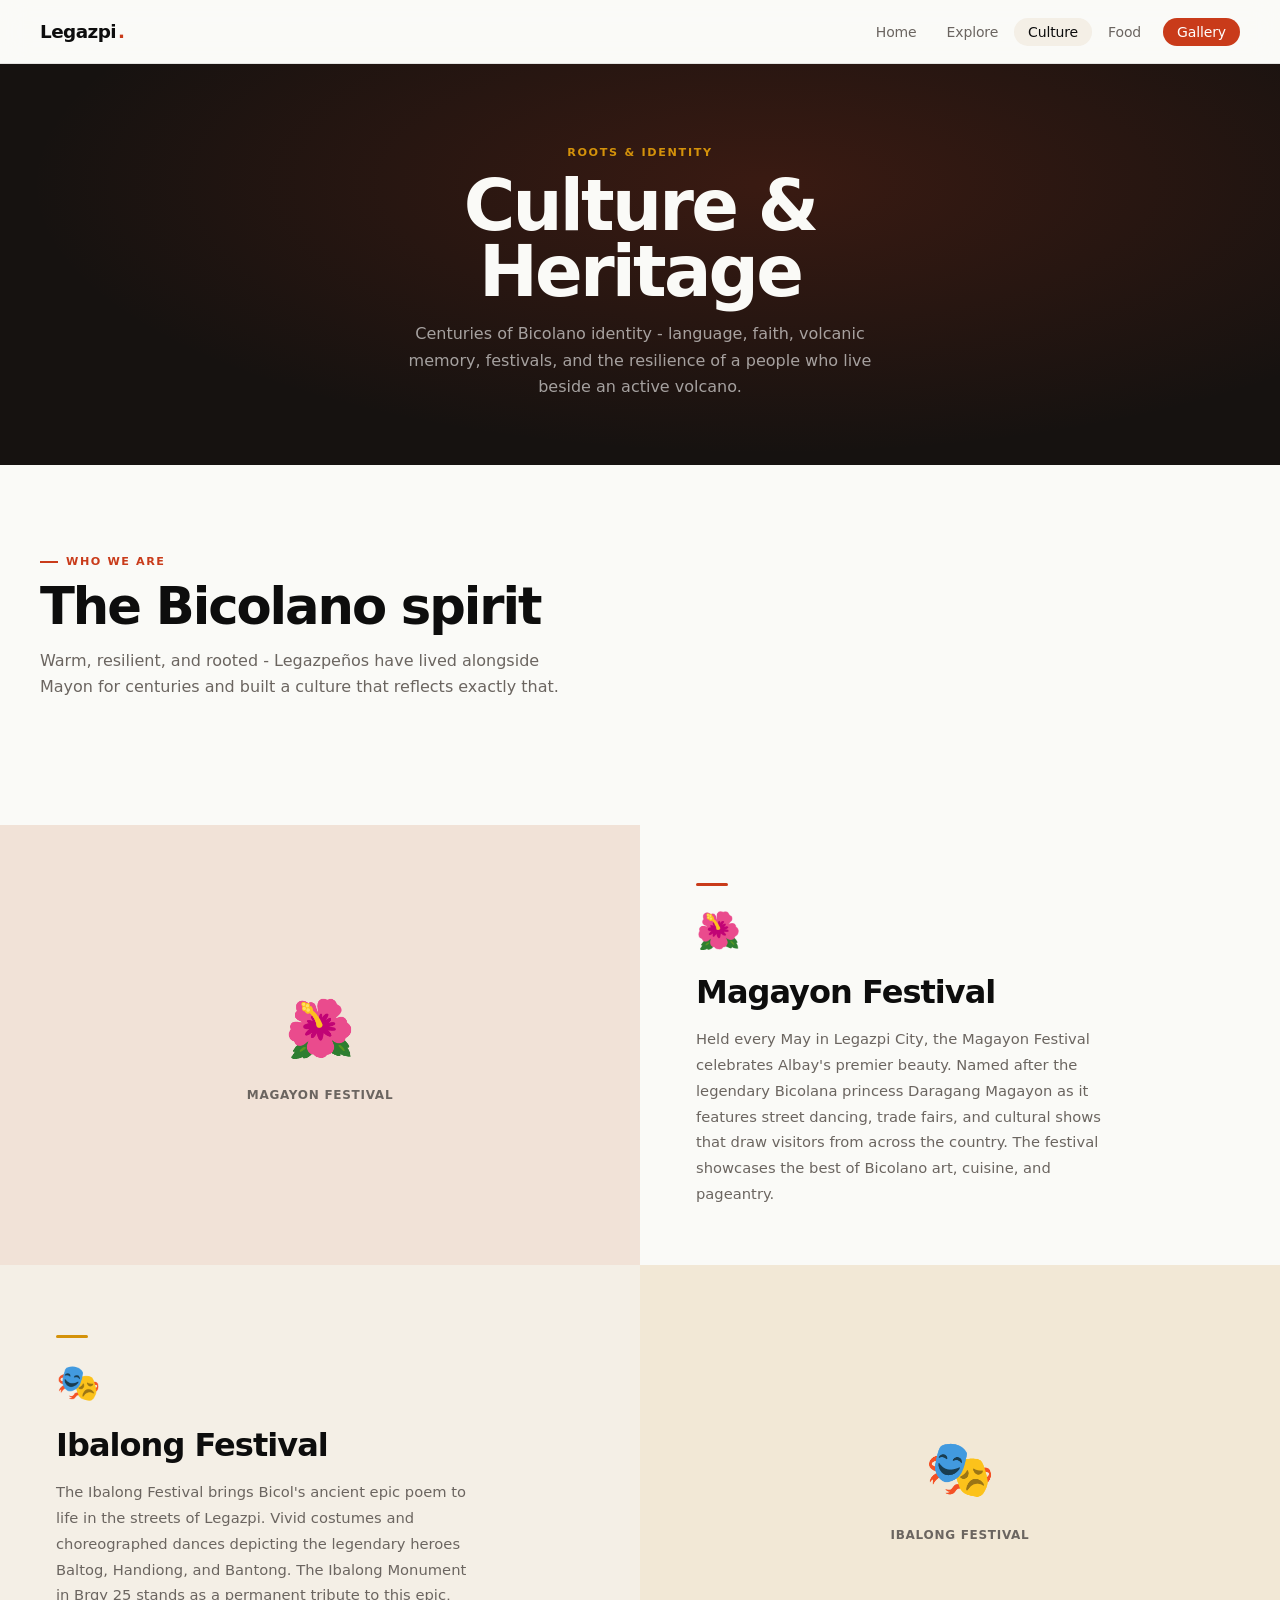
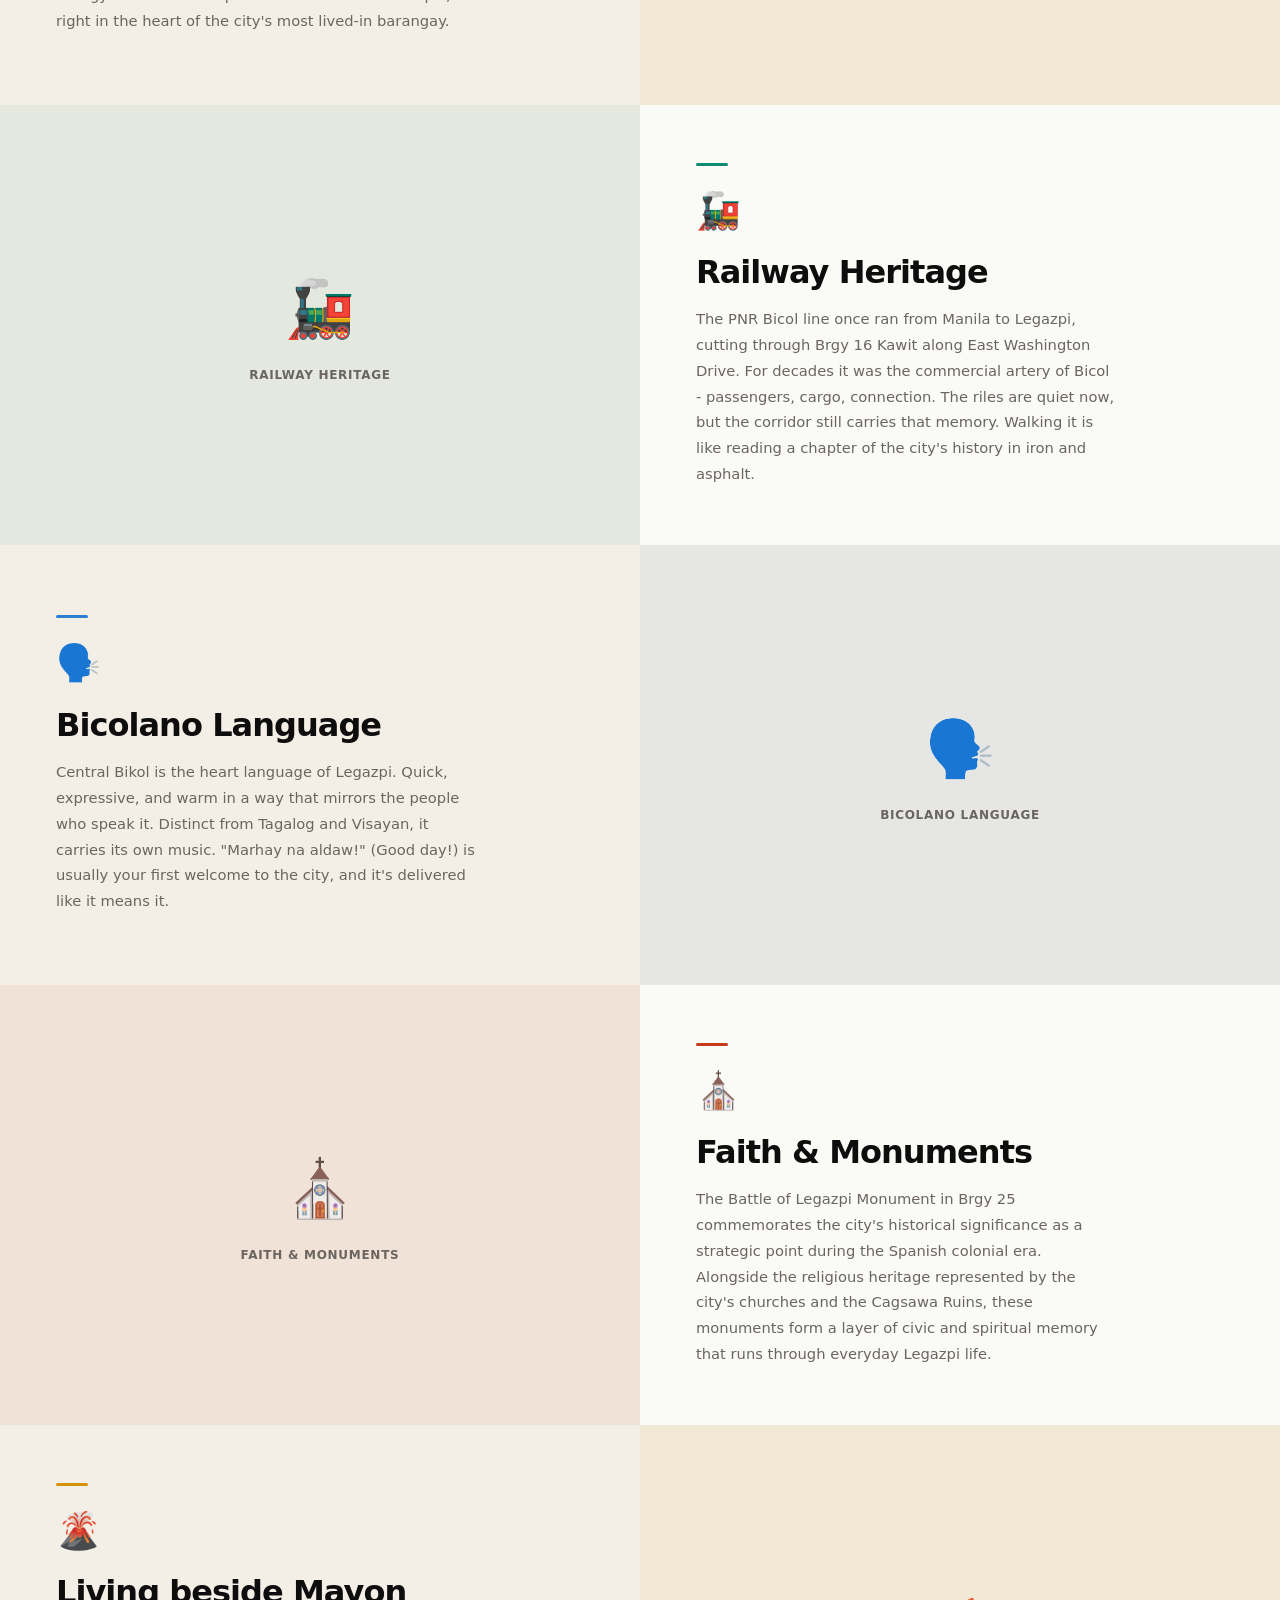
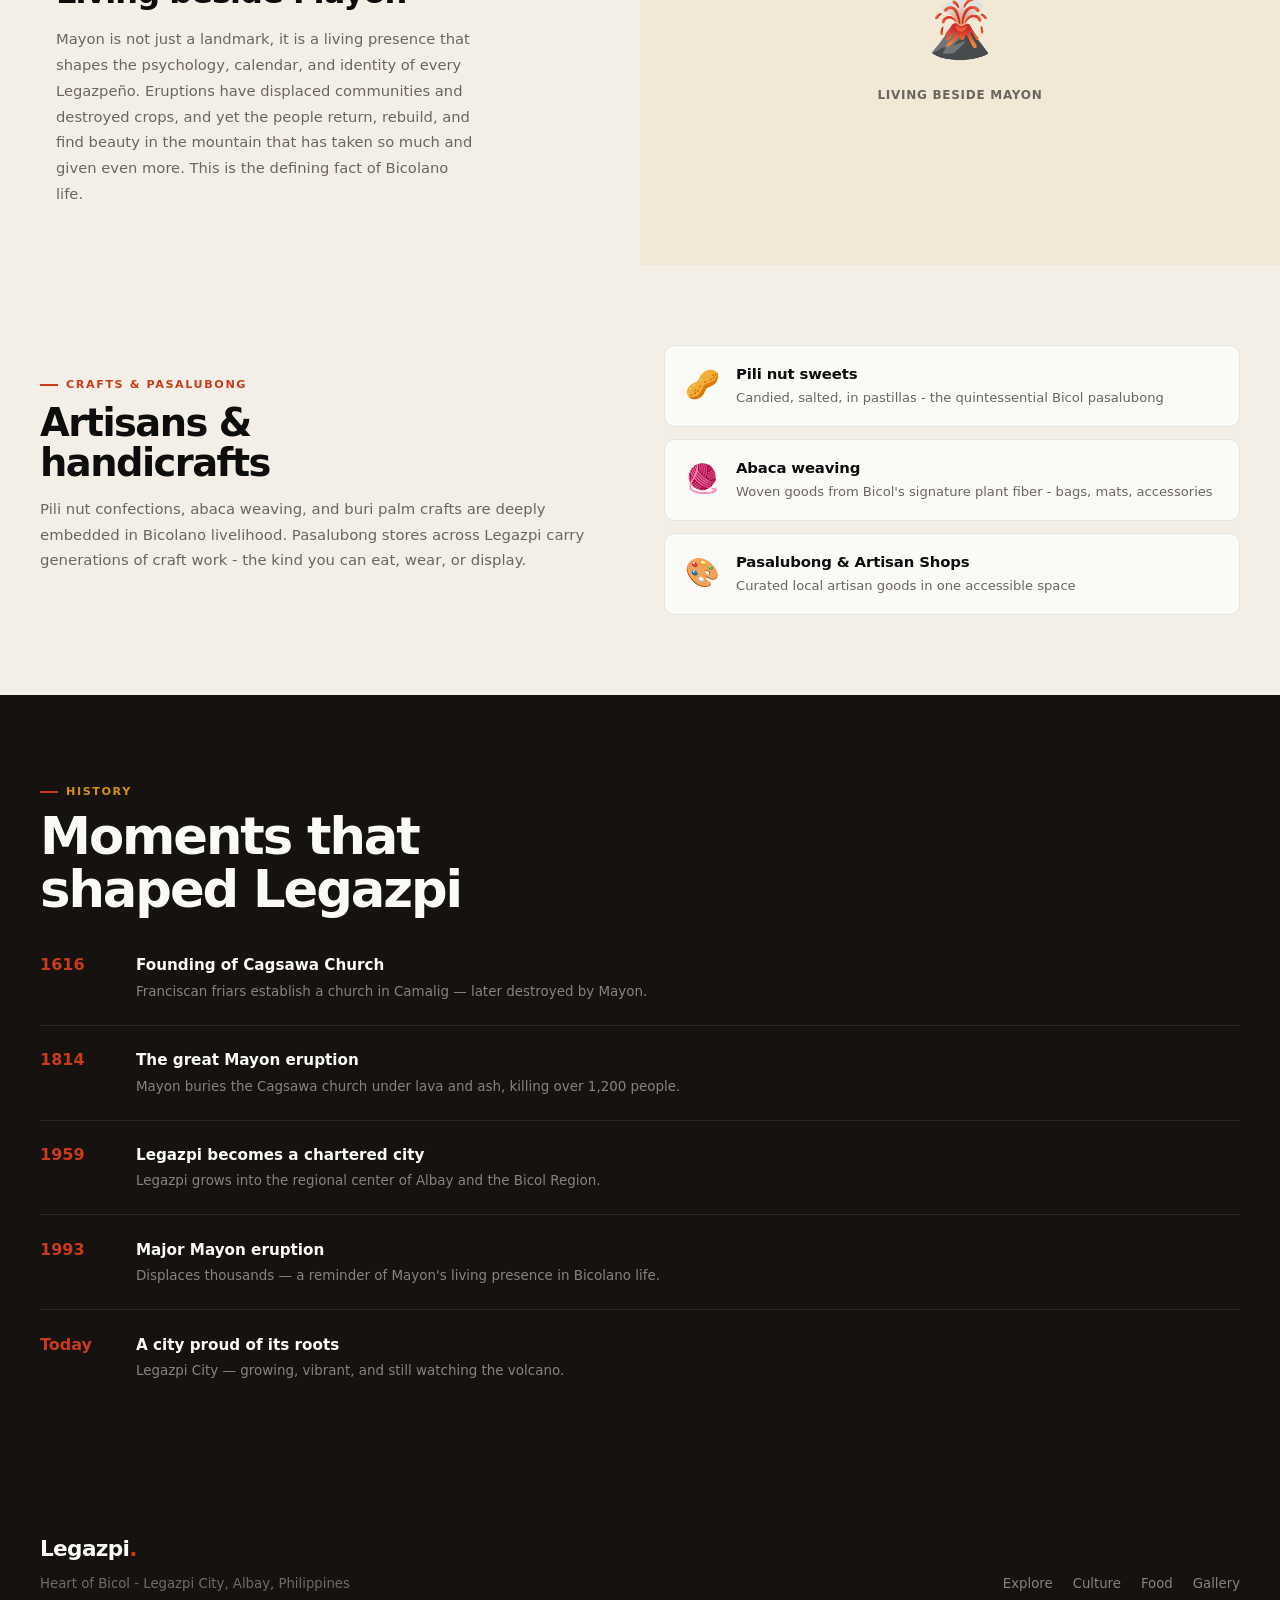
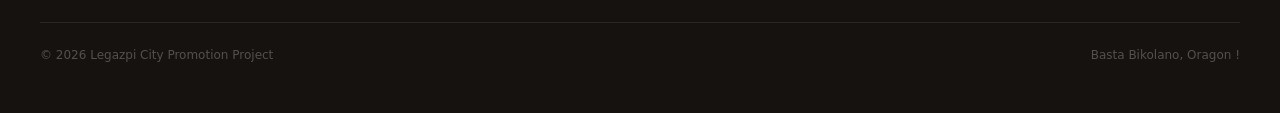
==== culture.html @ d535f30c "front end" ====
<!DOCTYPE html>
<html lang="en">
<head>
  <meta charset="UTF-8">
  <meta name="viewport" content="width=device-width, initial-scale=1.0">
  <title>Culture & Heritage — Legazpi City</title>
  <meta name="description" content="Culture and heritage of Legazpi City — Magayon Festival, Ibalong Festival, railway history, Bicolano language, and more.">
  <link rel="stylesheet" href="css/style.css">
</head>
<body>

<nav class="nav" role="navigation" aria-label="Main navigation">
  <div class="nav-inner">
    <a href="index.html" class="nav-logo">Legazpi<span>.</span></a>
    <ul class="nav-links" role="list">
      <li><a href="index.html">Home</a></li>
      <li><a href="explore.html">Explore</a></li>
      <li><a href="culture.html">Culture</a></li>
      <li><a href="food.html">Food</a></li>
      <li><a href="gallery.html" class="cta">Gallery</a></li>
    </ul>
    <button class="nav-burger" aria-label="Open menu" aria-expanded="false">
      <span></span><span></span><span></span>
    </button>
  </div>
</nav>
<div class="nav-mobile">
  <a href="index.html">Home</a>
  <a href="explore.html">Explore</a>
  <a href="culture.html">Culture</a>
  <a href="food.html">Food</a>
  <a href="gallery.html">Gallery</a>
</div>

<main class="page">

  <header class="page-hero">
    <div class="page-hero-inner">
      <div class="page-hero-tag">Roots & Identity</div>
      <h1 class="page-hero-title">Culture &<br>Heritage</h1>
      <p class="page-hero-sub">
        Centuries of Bicolano identity - language, faith, volcanic memory, festivals, 
        and the resilience of a people who live beside an active volcano.
      </p>
    </div>
  </header>

  <!-- INTRO -->
  <section>
    <div class="section-inner">
      <div class="reveal">
        <div class="section-tag">Who we are</div>
        <h2 class="section-title">The Bicolano spirit</h2>
        <p class="section-lead">Warm, resilient, and rooted -
           Legazpeños have lived alongside Mayon for centuries and built a culture that reflects exactly that.
          </p>
      </div>
    </div>
  </section>

  <!-- EDITORIAL ROWS -->
  <div class="culture-editorial">

    <!-- 1 — image left, text right (odd) -->
    <div class="culture-row reveal">
      <div class="culture-row-img">
        <img src="images/festival/magayon01.jpg" alt="Magayon Festival"
          onerror="this.parentElement.innerHTML='<div class=\'culture-row-placeholder\' style=\'background:rgba(201,59,26,0.07)\'><span>🌺</span><span>Magayon Festival</span></div>'">
      </div>
      <div class="culture-row-body">
        <div class="culture-row-accent" style="background:var(--lava)"></div>
        <div class="culture-row-icon">🌺</div>
        <h2 class="culture-row-title">Magayon Festival</h2>
        <p>Held every May in Legazpi City, the Magayon Festival celebrates Albay's premier beauty. 
          Named after the legendary Bicolana princess Daragang Magayon as it features street dancing, 
          trade fairs, and cultural shows that draw visitors from across the country. 
          The festival showcases the best of Bicolano art, cuisine, and pageantry.
        </p>
      </div>
    </div>

    <!-- 2 — text left, image right (even) -->
    <div class="culture-row reveal">
      <div class="culture-row-img">
        <img src="images/festival/ibalong01.jpg" alt="Ibalong Festival"
          onerror="this.parentElement.innerHTML='<div class=\'culture-row-placeholder\' style=\'background:rgba(212,146,10,0.07)\'><span>🎭</span><span>Ibalong Festival</span></div>'">
      </div>
      <div class="culture-row-body">
        <div class="culture-row-accent" style="background:var(--gold)"></div>
        <div class="culture-row-icon">🎭</div>
        <h2 class="culture-row-title">Ibalong Festival</h2>
        <p>The Ibalong Festival brings Bicol's ancient epic poem to life in the streets of Legazpi. 
          Vivid costumes and choreographed dances depicting the legendary heroes Baltog, Handiong, and Bantong. 
          The Ibalong Monument in Brgy 25 stands as a permanent tribute to this epic, 
          right in the heart of the city's most lived-in barangay.
        </p>
      </div>
    </div>

    <!-- 3 — image left, text right (odd) -->
    <div class="culture-row reveal">
      <div class="culture-row-img">
        <img src="images/gallery/rail-walk.jpg" alt="Railway heritage East Washington Drive"
          onerror="this.parentElement.innerHTML='<div class=\'culture-row-placeholder\' style=\'background:rgba(14,140,114,0.07)\'><span>🚂</span><span>Railway Heritage</span></div>'">
      </div>
      <div class="culture-row-body">
        <div class="culture-row-accent" style="background:var(--teal)"></div>
        <div class="culture-row-icon">🚂</div>
        <h2 class="culture-row-title">Railway Heritage</h2>
        <p> The PNR Bicol line once ran from Manila to Legazpi, 
          cutting through Brgy 16 Kawit along East Washington Drive. 
          For decades it was the commercial artery of Bicol - passengers, cargo, connection. 
          The riles are quiet now, but the corridor still carries that memory. 
          Walking it is like reading a chapter of the city's history in iron and asphalt.
        </p>
      </div>
    </div>

    <!-- 4 — text left, image right (even) -->
    <div class="culture-row reveal">
      <div class="culture-row-img">
        <img src="images/gallery/peeps.jpg" alt="Bicolano language and people"
          onerror="this.parentElement.innerHTML='<div class=\'culture-row-placeholder\' style=\'background:rgba(45,125,210,0.07)\'><span>🗣️</span><span>Bicolano Language</span></div>'">
      </div>
      <div class="culture-row-body">
        <div class="culture-row-accent" style="background:var(--sky)"></div>
        <div class="culture-row-icon">🗣️</div>
        <h2 class="culture-row-title">Bicolano Language</h2>
        <p>Central Bikol is the heart language of Legazpi. Quick, expressive,
           and warm in a way that mirrors the people who speak it. 
          Distinct from Tagalog and Visayan, it carries its own music.
           "Marhay na aldaw!" (Good day!) is usually your first welcome to the city, and it's delivered like it means it.
          </p>
      </div>
    </div>

    <!-- 5 — image left, text right (odd) -->
    <div class="culture-row reveal">
      <div class="culture-row-img">
        <img src="images/battle.jpg" alt="Battle of Legazpi Monument"
          onerror="this.parentElement.innerHTML='<div class=\'culture-row-placeholder\' style=\'background:rgba(201,59,26,0.07)\'><span>⛪</span><span>Faith & Monuments</span></div>'">
      </div>
      <div class="culture-row-body">
        <div class="culture-row-accent" style="background:var(--lava)"></div>
        <div class="culture-row-icon">⛪</div>
        <h2 class="culture-row-title">Faith & Monuments</h2>
        <p>The Battle of Legazpi Monument in Brgy 25 
          commemorates the city's historical significance as a strategic point during the Spanish colonial era. 
          Alongside the religious heritage represented by the city's churches and the Cagsawa Ruins, 
          these monuments form a layer of civic and spiritual memory that runs through everyday Legazpi life.
        </p>
      </div>
    </div>

    <!-- 6 — text left, image right (even) -->
    <div class="culture-row reveal">
      <div class="culture-row-img">
        <img src="images/mayon-cover.jpg" alt="Living beside Mayon Volcano"
          onerror="this.parentElement.innerHTML='<div class=\'culture-row-placeholder\' style=\'background:rgba(212,146,10,0.07)\'><span>🌋</span><span>Living beside Mayon</span></div>'">
      </div>
      <div class="culture-row-body">
        <div class="culture-row-accent" style="background:var(--gold)"></div>
        <div class="culture-row-icon">🌋</div>
        <h2 class="culture-row-title">Living beside Mayon</h2>
        <p>Mayon is not just a landmark, it is a living presence that shapes the psychology,
           calendar, and identity of every Legazpeño.
            Eruptions have displaced communities and destroyed crops, and yet the people return,
             rebuild, and find beauty in the mountain that has taken so much and given even more.
              This is the defining fact of Bicolano life.
            </p>
      </div>
    </div>

  </div>

  <!-- ARTISANS -->
  <section style="background:var(--cream)">
    <div class="section-inner">
      <div style="display:grid;grid-template-columns:1fr 1fr;gap:3rem;align-items:center" class="reveal">
        <div>
          <div class="section-tag">Crafts & pasalubong</div>
          <h2 class="section-title" style="font-size:clamp(1.8rem,3vw,2.6rem)">Artisans &<br>handicrafts</h2>
          <p style="font-size:0.93rem;color:var(--muted);line-height:1.72;margin-bottom:1.1rem">
            Pili nut confections, abaca weaving, and buri palm crafts are deeply embedded in
            Bicolano livelihood. Pasalubong stores across Legazpi carry generations of craft
            work - the kind you can eat, wear, or display.
          </p>
        </div>
        <div style="display:flex;flex-direction:column;gap:0.75rem">
          <div style="background:var(--white);border-radius:var(--radius);padding:1.1rem 1.25rem;border:1px solid var(--border);display:flex;align-items:center;gap:1rem">
            <span style="font-size:1.75rem">🥜</span>
            <div><div style="font-weight:700;font-size:0.93rem;letter-spacing:-0.01em">Pili nut sweets</div><div style="font-size:0.82rem;color:var(--muted)">Candied, salted, in pastillas - the quintessential Bicol pasalubong</div></div>
          </div>
          <div style="background:var(--white);border-radius:var(--radius);padding:1.1rem 1.25rem;border:1px solid var(--border);display:flex;align-items:center;gap:1rem">
            <span style="font-size:1.75rem">🧶</span>
            <div><div style="font-weight:700;font-size:0.93rem;letter-spacing:-0.01em">Abaca weaving</div><div style="font-size:0.82rem;color:var(--muted)">Woven goods from Bicol's signature plant fiber - bags, mats, accessories</div></div>
          </div>
          <div style="background:var(--white);border-radius:var(--radius);padding:1.1rem 1.25rem;border:1px solid var(--border);display:flex;align-items:center;gap:1rem">
            <span style="font-size:1.75rem">🎨</span>
            <div><div style="font-weight:700;font-size:0.93rem;letter-spacing:-0.01em">Pasalubong & Artisan Shops</div><div style="font-size:0.82rem;color:var(--muted)">Curated local artisan goods in one accessible space</div></div>
          </div>
        </div>
      </div>
    </div>
  </section>

  <!-- TIMELINE -->
  <section style="background:var(--volcanic);color:var(--white)">
    <div class="section-inner">
      <div class="reveal">
        <div class="section-tag" style="color:var(--gold)">History</div>
        <h2 class="section-title" style="color:var(--white)">Moments that<br>shaped Legazpi</h2>
      </div>
      <div style="display:flex;flex-direction:column;gap:0" class="reveal">
        <div style="display:grid;grid-template-columns:72px 1fr;gap:1.5rem;padding:1.4rem 0;border-bottom:1px solid rgba(255,255,255,0.08)">
          <div style="font-size:1rem;font-weight:800;color:var(--lava);line-height:1.3;padding-top:2px">1616</div>
          <div><div style="font-weight:600;margin-bottom:0.2rem;font-size:0.95rem">Founding of Cagsawa Church</div><div style="font-size:0.84rem;color:rgba(255,255,255,0.48)">Franciscan friars establish a church in Camalig — later destroyed by Mayon.</div></div>
        </div>
        <div style="display:grid;grid-template-columns:72px 1fr;gap:1.5rem;padding:1.4rem 0;border-bottom:1px solid rgba(255,255,255,0.08)">
          <div style="font-size:1rem;font-weight:800;color:var(--lava);line-height:1.3;padding-top:2px">1814</div>
          <div><div style="font-weight:600;margin-bottom:0.2rem;font-size:0.95rem">The great Mayon eruption</div><div style="font-size:0.84rem;color:rgba(255,255,255,0.48)">Mayon buries the Cagsawa church under lava and ash, killing over 1,200 people.</div></div>
        </div>
        <div style="display:grid;grid-template-columns:72px 1fr;gap:1.5rem;padding:1.4rem 0;border-bottom:1px solid rgba(255,255,255,0.08)">
          <div style="font-size:1rem;font-weight:800;color:var(--lava);line-height:1.3;padding-top:2px">1959</div>
          <div><div style="font-weight:600;margin-bottom:0.2rem;font-size:0.95rem">Legazpi becomes a chartered city</div><div style="font-size:0.84rem;color:rgba(255,255,255,0.48)">Legazpi grows into the regional center of Albay and the Bicol Region.</div></div>
        </div>
        <div style="display:grid;grid-template-columns:72px 1fr;gap:1.5rem;padding:1.4rem 0;border-bottom:1px solid rgba(255,255,255,0.08)">
          <div style="font-size:1rem;font-weight:800;color:var(--lava);line-height:1.3;padding-top:2px">1993</div>
          <div><div style="font-weight:600;margin-bottom:0.2rem;font-size:0.95rem">Major Mayon eruption</div><div style="font-size:0.84rem;color:rgba(255,255,255,0.48)">Displaces thousands — a reminder of Mayon's living presence in Bicolano life.</div></div>
        </div>
        <div style="display:grid;grid-template-columns:72px 1fr;gap:1.5rem;padding:1.4rem 0">
          <div style="font-size:1rem;font-weight:800;color:var(--lava);line-height:1.3;padding-top:2px">Today</div>
          <div><div style="font-weight:600;margin-bottom:0.2rem;font-size:0.95rem">A city proud of its roots</div><div style="font-size:0.84rem;color:rgba(255,255,255,0.48)">Legazpi City — growing, vibrant, and still watching the volcano.</div></div>
        </div>
      </div>
    </div>
  </section>

</main>

<footer>
  <div class="footer-inner">
    <div>
      <div class="footer-logo">Legazpi<span>.</span></div>
      <div class="footer-tagline">Heart of Bicol - Legazpi City, Albay, Philippines</div>
    </div>
    <nav class="footer-links" aria-label="Footer navigation">
      <a href="explore.html">Explore</a>
      <a href="culture.html">Culture</a>
      <a href="food.html">Food</a>
      <a href="gallery.html">Gallery</a>
    </nav>
  </div>
  <div class="footer-bottom">
    <span>© 2026 Legazpi City Promotion Project</span>
    <span>Basta Bikolano, Oragon !</span>
  </div>
</footer>

<script src="js/main.js"></script>
</body>
</html>
---- css/style.css ----
/* ─── TOKENS ─────────────────────────────────────────────── */
:root {
  --black:    #0d0d0d;
  --white:    #fafaf7;
  --cream:    #f4efe6;
  --volcanic: #161210;
  --lava:     #c93b1a;
  --lava-lt:  #e04c28;
  --sky:      #2d7dd2;
  --teal:     #0e8c72;
  --gold:     #d4920a;
  --muted:    #6b6560;
  --border:   rgba(0,0,0,0.09);

  /*
    Stable system font stack — no Google Fonts needed.
    macOS/iOS → SF Pro | Windows → Segoe UI
    Android → Roboto  | Linux → Ubuntu/Cantarell
  */
  --font-display: "Helvetica Neue", "Segoe UI", system-ui, -apple-system, sans-serif;
  --font-body:    "Helvetica Neue", "Segoe UI", system-ui, -apple-system, sans-serif;

  --nav-h:    64px;
  --max-w:    1200px;
  --radius:   10px;
  --radius-lg: 18px;
}

/* ─── RESET ───────────────────────────────────────────────── */
*, *::before, *::after { box-sizing: border-box; margin: 0; padding: 0; }
html { scroll-behavior: smooth; -webkit-text-size-adjust: 100%; }
body {
  font-family: var(--font-body);
  background: var(--white);
  color: var(--black);
  line-height: 1.6;
  overflow-x: hidden;
  -webkit-font-smoothing: antialiased;
  -moz-osx-font-smoothing: grayscale;
}
img { display: block; width: 100%; height: 100%; object-fit: cover; }
a { text-decoration: none; color: inherit; }
ul { list-style: none; }

/* ─── NAV ─────────────────────────────────────────────────── */
.nav {
  position: fixed; top: 0; left: 0; right: 0; z-index: 100;
  height: var(--nav-h);
  display: flex; align-items: center;
  padding: 0 2rem;
  background: rgba(250,250,247,0.88);
  backdrop-filter: blur(14px);
  -webkit-backdrop-filter: blur(14px);
  border-bottom: 1px solid var(--border);
  transition: background 0.3s;
}
.nav.scrolled { background: rgba(250,250,247,0.97); }
.nav-inner {
  width: 100%; max-width: var(--max-w); margin: 0 auto;
  display: flex; align-items: center; justify-content: space-between;
}
.nav-logo {
  font-family: var(--font-display);
  font-weight: 800; font-size: 1.15rem;
  letter-spacing: -0.03em;
  display: flex; align-items: center; gap: 2px;
}
.nav-logo span { color: var(--lava); }
.nav-links { display: flex; gap: 2px; align-items: center; }
.nav-links a {
  font-size: 0.875rem; font-weight: 500;
  padding: 6px 14px; border-radius: 100px;
  color: var(--muted);
  transition: color 0.2s, background 0.2s;
  letter-spacing: -0.01em;
}
.nav-links a:hover, .nav-links a.active { color: var(--black); background: var(--cream); }
.nav-links a.cta { background: var(--lava); color: #fff; margin-left: 6px; }
.nav-links a.cta:hover { background: var(--lava-lt); }
.nav-burger { display: none; background: none; border: none; cursor: pointer; padding: 4px; }
.nav-burger span {
  display: block; width: 22px; height: 2px;
  background: var(--black); margin: 5px 0;
  transition: transform 0.3s, opacity 0.3s;
}
.nav-mobile {
  display: none; position: fixed; top: var(--nav-h); left: 0; right: 0;
  background: var(--white); border-bottom: 1px solid var(--border);
  padding: 1rem 2rem; flex-direction: column; gap: 0; z-index: 99;
}
.nav-mobile.open { display: flex; }
.nav-mobile a {
  font-size: 1rem; font-weight: 500; padding: 12px 0;
  border-bottom: 1px solid var(--border); color: var(--black);
  letter-spacing: -0.01em;
}

/* ─── PAGE WRAPPER ────────────────────────────────────────── */
.page { padding-top: var(--nav-h); }

/* ─── HERO ────────────────────────────────────────────────── */
.hero {
  position: relative; min-height: 100svh;
  display: flex; align-items: flex-end;
  overflow: hidden; background: var(--volcanic);
}
.hero-bg {
  position: absolute; inset: 0;
  background:
    linear-gradient(to bottom, rgba(10,8,6,0.08) 0%, rgba(10,8,6,0.7) 100%),
    url('../images/mayon-cover.jpg')
    center/cover no-repeat;
  transform: scale(1.04);
  animation: heroZoom 14s ease-out forwards;
}
@keyframes heroZoom { to { transform: scale(1); } }
.hero-content {
  position: relative; z-index: 2;
  max-width: var(--max-w); margin: 0 auto; width: 100%;
  padding: 4rem 2rem 5rem;
}
.hero-eyebrow {
  display: inline-flex; align-items: center; gap: 8px;
  font-size: 0.72rem; font-weight: 600; letter-spacing: 0.15em;
  text-transform: uppercase; color: var(--gold);
  margin-bottom: 1.25rem;
  opacity: 0; animation: fadeUp 0.8s 0.3s forwards;
}
.hero-eyebrow::before { content: ''; width: 24px; height: 2px; background: var(--gold); }
.hero-title {
  font-family: var(--font-display);
  font-size: clamp(3.2rem, 9vw, 7.5rem);
  font-weight: 800; line-height: 0.92;
  letter-spacing: -0.04em;
  color: var(--white); margin-bottom: 1.5rem;
  opacity: 0; animation: fadeUp 0.8s 0.5s forwards;
}
.hero-title em { color: var(--lava); font-style: normal; }
.hero-sub {
  max-width: 500px; font-size: 1rem; font-weight: 400;
  color: rgba(255,255,255,0.7); margin-bottom: 2.5rem; line-height: 1.65;
  opacity: 0; animation: fadeUp 0.8s 0.7s forwards;
}
.hero-actions {
  display: flex; gap: 10px; flex-wrap: wrap;
  opacity: 0; animation: fadeUp 0.8s 0.9s forwards;
}
.btn {
  display: inline-flex; align-items: center; gap: 8px;
  padding: 13px 26px; border-radius: 100px;
  font-family: var(--font-body); font-size: 0.88rem; font-weight: 600;
  cursor: pointer; border: none; transition: transform 0.18s, box-shadow 0.18s;
  letter-spacing: -0.01em;
}
.btn:hover { transform: translateY(-2px); }
.btn-primary { background: var(--lava); color: #fff; box-shadow: 0 4px 20px rgba(201,59,26,0.38); }
.btn-primary:hover { background: var(--lava-lt); box-shadow: 0 8px 28px rgba(201,59,26,0.45); }
.btn-ghost {
  background: rgba(255,255,255,0.1); color: #fff;
  border: 1px solid rgba(255,255,255,0.28); backdrop-filter: blur(8px);
}
.btn-ghost:hover { background: rgba(255,255,255,0.18); }
.hero-scroll {
  position: absolute; bottom: 2rem; right: 2rem; z-index: 2;
  writing-mode: vertical-rl; font-size: 0.68rem; letter-spacing: 0.13em;
  text-transform: uppercase; color: rgba(255,255,255,0.38);
  display: flex; align-items: center; gap: 8px;
}
.hero-scroll::after {
  content: ''; width: 1px; height: 44px;
  background: linear-gradient(to bottom, rgba(255,255,255,0.32), transparent);
}

/* ─── SECTION BASE ────────────────────────────────────────── */
section { padding: 5rem 2rem; }
.section-inner { max-width: var(--max-w); margin: 0 auto; }
.section-tag {
  display: inline-flex; align-items: center; gap: 8px;
  font-size: 0.7rem; font-weight: 700; letter-spacing: 0.14em;
  text-transform: uppercase; color: var(--lava); margin-bottom: 0.6rem;
}
.section-tag::before { content: ''; width: 18px; height: 2px; background: var(--lava); }
.section-title {
  font-family: var(--font-display);
  font-size: clamp(2rem, 4vw, 3.2rem);
  font-weight: 800; line-height: 1.04; letter-spacing: -0.04em; margin-bottom: 0.9rem;
}
.section-lead { font-size: 1rem; color: var(--muted); max-width: 540px; margin-bottom: 2.75rem; line-height: 1.65; }

/* ─── SPOT CARDS ──────────────────────────────────────────── */
.spots-grid { display: grid; grid-template-columns: repeat(auto-fill, minmax(290px, 1fr)); gap: 1.25rem; }
.spot-card {
  border-radius: var(--radius-lg); overflow: hidden;
  background: var(--white); border: 1px solid var(--border);
  transition: transform 0.25s, box-shadow 0.25s;
}
.spot-card:hover { transform: translateY(-5px); box-shadow: 0 18px 44px rgba(0,0,0,0.11); }
.spot-card-img { height: 210px; overflow: hidden; position: relative; background: var(--cream); }
.spot-card-img img { transition: transform 0.45s; }
.spot-card:hover .spot-card-img img { transform: scale(1.05); }
.spot-card-cat {
  position: absolute; top: 12px; left: 12px;
  font-size: 0.68rem; font-weight: 700; letter-spacing: 0.09em;
  text-transform: uppercase; padding: 4px 10px; border-radius: 100px;
  backdrop-filter: blur(8px);
}
.cat-heritage { background: rgba(212,146,10,0.18); color: #a86e06; border: 1px solid rgba(212,146,10,0.28); }
.cat-nature   { background: rgba(14,140,114,0.18); color: var(--teal); border: 1px solid rgba(14,140,114,0.28); }
.cat-culture  { background: rgba(201,59,26,0.14); color: var(--lava); border: 1px solid rgba(201,59,26,0.2); }
.cat-leisure  { background: rgba(45,125,210,0.14); color: var(--sky); border: 1px solid rgba(45,125,210,0.2); }
.spot-card-body { padding: 1.1rem 1.25rem 1.4rem; }
.spot-card-loc { font-size: 0.73rem; color: var(--muted); font-weight: 500; margin-bottom: 0.35rem; }
.spot-card-name { font-family: var(--font-display); font-size: 1.2rem; font-weight: 700; margin-bottom: 0.45rem; line-height: 1.2; letter-spacing: -0.02em; }
.spot-card-desc { font-size: 0.86rem; color: var(--muted); line-height: 1.6; }
.spot-card-tags { display: flex; flex-wrap: wrap; gap: 5px; margin-top: 0.85rem; }
.spot-tag { font-size: 0.68rem; padding: 3px 9px; border-radius: 100px; background: var(--cream); color: var(--muted); font-weight: 600; }

/* ─── PAGE HERO ───────────────────────────────────────────── */
.page-hero {
  background: var(--volcanic); padding: 5rem 2rem 4rem;
  text-align: center; color: var(--white);
  position: relative; overflow: hidden;
}
.page-hero::before {
  content: ''; position: absolute; inset: 0;
  background: radial-gradient(ellipse at 60% 30%, rgba(201,59,26,0.2) 0%, transparent 68%);
  pointer-events: none;
}
.page-hero-inner { max-width: var(--max-w); margin: 0 auto; position: relative; }
.page-hero-tag { font-size: 0.7rem; font-weight: 700; letter-spacing: 0.15em; text-transform: uppercase; color: var(--gold); margin-bottom: 0.7rem; }
.page-hero-title { font-family: var(--font-display); font-size: clamp(2.8rem, 5.5vw, 4.8rem); font-weight: 800; line-height: 0.94; letter-spacing: -0.04em; margin-bottom: 1rem; }
.page-hero-sub { font-size: 1rem; color: rgba(255,255,255,0.6); max-width: 500px; margin: 0 auto; line-height: 1.65; }

/* ─── FILTER BAR ──────────────────────────────────────────── */
.filter-bar { display: flex; gap: 6px; flex-wrap: wrap; margin-bottom: 2.25rem; }
.filter-btn {
  padding: 7px 16px; border-radius: 100px;
  border: 1px solid var(--border); background: var(--white);
  font-family: var(--font-body); font-size: 0.83rem; font-weight: 600;
  cursor: pointer; color: var(--muted); letter-spacing: -0.01em;
  transition: background 0.18s, color 0.18s, border-color 0.18s;
}
.filter-btn:hover { background: var(--cream); color: var(--black); }
.filter-btn.active { background: var(--lava); color: #fff; border-color: var(--lava); }

/* ─── CULTURE CARDS ───────────────────────────────────────── */
.culture-grid { display: grid; grid-template-columns: repeat(auto-fill, minmax(270px, 1fr)); gap: 1.25rem; }
.culture-card {
  padding: 1.75rem; border-radius: var(--radius-lg);
  border: 1px solid var(--border); background: var(--white);
  position: relative; overflow: hidden; transition: transform 0.25s, box-shadow 0.25s;
}
.culture-card:hover { transform: translateY(-4px); box-shadow: 0 14px 36px rgba(0,0,0,0.09); }
.culture-card-accent { position: absolute; top: 0; left: 0; right: 0; height: 3px; }
.culture-card-icon { font-size: 2.25rem; margin-bottom: 0.9rem; }
.culture-card-title { font-family: var(--font-display); font-size: 1.1rem; font-weight: 700; margin-bottom: 0.45rem; letter-spacing: -0.02em; }
.culture-card-body { font-size: 0.86rem; color: var(--muted); line-height: 1.65; }

/* ─── FOOD CARDS ──────────────────────────────────────────── */
.food-grid { display: grid; grid-template-columns: repeat(auto-fill, minmax(300px, 1fr)); gap: 1.25rem; }
.food-card {
  display: grid; grid-template-columns: 72px 1fr; gap: 1rem;
  padding: 1.35rem; border-radius: var(--radius-lg);
  border: 1px solid var(--border); background: var(--white);
  align-items: start; transition: transform 0.25s, box-shadow 0.25s;
}
.food-card:hover { transform: translateY(-3px); box-shadow: 0 14px 36px rgba(0,0,0,0.09); }
.food-card-emoji { width: 72px; height: 72px; border-radius: var(--radius); display: flex; align-items: center; justify-content: center; font-size: 2rem; background: var(--cream); flex-shrink: 0; }
.food-card-type { font-size: 0.68rem; font-weight: 700; letter-spacing: 0.1em; text-transform: uppercase; color: var(--lava); margin-bottom: 0.25rem; }
.food-card-name { font-family: var(--font-display); font-size: 1.05rem; font-weight: 700; margin-bottom: 0.35rem; letter-spacing: -0.02em; }
.food-card-desc { font-size: 0.84rem; color: var(--muted); line-height: 1.6; margin-bottom: 0.5rem; }
.food-card-where { font-size: 0.76rem; color: var(--teal); font-weight: 600; }

/* ─── GALLERY ─────────────────────────────────────────────── */
.gallery-grid { columns: 3; column-gap: 0.9rem; }
.gallery-item { break-inside: avoid; margin-bottom: 0.9rem; border-radius: var(--radius); overflow: hidden; position: relative; cursor: pointer; background: var(--cream); }
.gallery-item img { display: block; width: 100%; height: auto; transition: transform 0.35s, filter 0.25s; min-height: 150px; }
.gallery-item:hover img { transform: scale(1.04); filter: brightness(0.82); }
.gallery-caption {
  position: absolute; bottom: 0; left: 0; right: 0;
  padding: 1.4rem 0.9rem 0.7rem;
  background: linear-gradient(to top, rgba(0,0,0,0.72), transparent);
  color: #fff; font-size: 0.78rem; font-weight: 600;
  opacity: 0; transition: opacity 0.25s; pointer-events: none;
}
.gallery-item:hover .gallery-caption { opacity: 1; }
.gallery-placeholder { background: var(--cream); display: flex; align-items: center; justify-content: center; flex-direction: column; gap: 6px; color: var(--muted); font-size: 0.78rem; font-weight: 600; min-height: 190px; }

/* ─── LIGHTBOX ────────────────────────────────────────────── */
.lightbox { display: none; position: fixed; inset: 0; z-index: 999; background: rgba(0,0,0,0.92); backdrop-filter: blur(10px); align-items: center; justify-content: center; }
.lightbox.open { display: flex; }
.lightbox-inner { max-width: 900px; width: 90%; position: relative; }
.lightbox-inner img { border-radius: var(--radius); max-height: 80vh; object-fit: contain; }
.lightbox-close { position: absolute; top: -40px; right: 0; background: none; border: none; color: #fff; font-size: 2rem; cursor: pointer; line-height: 1; }
.lightbox-caption { color: rgba(255,255,255,0.65); font-size: 0.875rem; text-align: center; margin-top: 0.9rem; }

/* ─── HOME STATS ──────────────────────────────────────────── */
.home-stats { background: var(--volcanic); color: var(--white); padding: 4rem 2rem; }
.stats-grid { max-width: var(--max-w); margin: 0 auto; display: grid; grid-template-columns: repeat(auto-fit, minmax(150px, 1fr)); gap: 2rem; text-align: center; }
.stat-num { font-family: var(--font-display); font-size: 3rem; font-weight: 800; color: var(--lava); line-height: 1; letter-spacing: -0.04em; }
.stat-label { font-size: 0.81rem; color: rgba(255,255,255,0.48); margin-top: 5px; font-weight: 500; }

/* ─── HOME HIGHLIGHT ──────────────────────────────────────── */
.home-highlight { display: grid; grid-template-columns: 1fr 1fr; gap: 0; min-height: 520px; }
.home-highlight-img { overflow: hidden; position: relative; background: var(--cream); }
.home-highlight-img img { min-height: 400px; }
.home-highlight-body { background: var(--cream); padding: 4rem; display: flex; flex-direction: column; justify-content: center; }
.highlight-quote { font-family: var(--font-display); font-size: 1.7rem; font-weight: 800; line-height: 1.2; margin-bottom: 1.25rem; letter-spacing: -0.03em; }
.highlight-quote em { color: var(--lava); font-style: normal; }

/* ─── ROUTE STRIP ─────────────────────────────────────────── */
.route-strip { background: var(--volcanic); border-radius: var(--radius-lg); padding: 1.25rem 1.75rem; color: var(--white); display: flex; align-items: center; flex-wrap: wrap; gap: 0; margin: 2rem 0; }
.route-step { display: flex; align-items: center; font-size: 0.8rem; font-weight: 600; color: rgba(255,255,255,0.65); white-space: nowrap; }
.route-step span { padding: 3px 8px; }
.route-step.active span { color: var(--gold); }
.route-arrow { color: rgba(255,255,255,0.22); padding: 0 2px; }

/* ─── FOOTER ──────────────────────────────────────────────── */
footer { background: var(--volcanic); color: var(--white); padding: 3rem 2rem; }
.footer-inner { max-width: var(--max-w); margin: 0 auto; display: grid; grid-template-columns: 1fr auto; gap: 2rem; align-items: end; }
.footer-logo { font-family: var(--font-display); font-size: 1.35rem; font-weight: 800; margin-bottom: 0.4rem; letter-spacing: -0.03em; }
.footer-logo span { color: var(--lava); }
.footer-tagline { font-size: 0.83rem; color: rgba(255,255,255,0.38); }
.footer-links { display: flex; gap: 1.25rem; }
.footer-links a { font-size: 0.83rem; color: rgba(255,255,255,0.48); transition: color 0.2s; font-weight: 500; }
.footer-links a:hover { color: var(--white); }
.footer-bottom { max-width: var(--max-w); margin: 1.75rem auto 0; padding-top: 1.4rem; border-top: 1px solid rgba(255,255,255,0.09); font-size: 0.75rem; color: rgba(255,255,255,0.26); display: flex; justify-content: space-between; flex-wrap: wrap; gap: 8px; }

/* ─── ANIMATIONS ──────────────────────────────────────────── */
@keyframes fadeUp { from { opacity: 0; transform: translateY(18px); } to { opacity: 1; transform: translateY(0); } }
@keyframes modalIn { from { opacity: 0; transform: scale(0.94) translateY(12px); } to { opacity: 1; transform: scale(1) translateY(0); } }
.reveal { opacity: 0; transform: translateY(20px); transition: opacity 0.6s ease, transform 0.6s ease; }
.reveal.visible { opacity: 1; transform: none; }

/* ─── SPOT MODAL ──────────────────────────────────────────── */
.spot-modal-overlay {
  display: none; position: fixed; inset: 0; z-index: 200;
  background: rgba(10,8,6,0.72);
  backdrop-filter: blur(8px); -webkit-backdrop-filter: blur(8px);
  align-items: center; justify-content: center;
  padding: 1.5rem;
}
.spot-modal-overlay.open { display: flex; }
.spot-modal {
  background: var(--white);
  border-radius: 28px;
  width: 100%; max-width: 620px; max-height: 86vh;
  overflow-y: auto; position: relative;
  animation: modalIn 0.28s ease forwards;
  box-shadow: 0 40px 100px rgba(0,0,0,0.35);
  /* custom scrollbar */
  scrollbar-width: thin;
  scrollbar-color: rgba(201,59,26,0.25) transparent;
}
.spot-modal::-webkit-scrollbar { width: 6px; }
.spot-modal::-webkit-scrollbar-track { background: transparent; margin: 28px 0; }
.spot-modal::-webkit-scrollbar-thumb {
  background: rgba(201,59,26,0.22);
  border-radius: 100px;
}
.spot-modal::-webkit-scrollbar-thumb:hover { background: rgba(201,59,26,0.45); }
.spot-modal-img {
  width: 100%; height: 240px; overflow: hidden;
  border-radius: 28px 28px 0 0;
  background: var(--cream); position: relative; flex-shrink: 0;
}
.spot-modal-img img { width: 100%; height: 100%; object-fit: cover; }
.spot-modal-img-placeholder {
  width: 100%; height: 240px;
  display: flex; align-items: center; justify-content: center;
  flex-direction: column; gap: 10px;
  background: var(--cream);
}
.spot-modal-img-placeholder span:first-child { font-size: 3.5rem; line-height: 1; }
.spot-modal-img-placeholder span:last-child {
  font-size: 0.75rem; font-weight: 600; color: var(--muted);
  letter-spacing: 0.08em; text-transform: uppercase;
}
.spot-modal-cat {
  position: absolute; top: 14px; left: 14px;
  font-size: 0.68rem; font-weight: 700; letter-spacing: 0.09em;
  text-transform: uppercase; padding: 4px 10px; border-radius: 100px;
  backdrop-filter: blur(8px);
}
.spot-modal-close {
  position: absolute; top: 12px; right: 12px;
  width: 32px; height: 32px; border-radius: 100px;
  background: rgba(0,0,0,0.4); border: none;
  color: #fff; font-size: 1.1rem; cursor: pointer;
  display: flex; align-items: center; justify-content: center;
  line-height: 1; transition: background 0.18s;
  z-index: 2;
}
.spot-modal-close:hover { background: rgba(0,0,0,0.65); }
.spot-modal-body { padding: 1.6rem 1.75rem 2rem; }
.spot-modal-loc {
  font-size: 0.75rem; color: var(--muted); font-weight: 500;
  margin-bottom: 0.4rem; display: flex; align-items: center; gap: 6px;
  flex-wrap: wrap;
}
.spot-modal-assigned {
  font-size: 0.72rem; font-weight: 700; color: var(--lava);
  background: rgba(201,59,26,0.08); padding: 2px 9px;
  border-radius: 100px; border: 1px solid rgba(201,59,26,0.18);
}
.spot-modal-name {
  font-family: var(--font-display);
  font-size: 1.55rem; font-weight: 800; line-height: 1.1;
  letter-spacing: -0.03em; margin-bottom: 0.9rem;
}
.spot-modal-desc {
  font-size: 0.91rem; color: var(--muted); line-height: 1.72;
  margin-bottom: 1.4rem; padding-bottom: 1.4rem;
  border-bottom: 1px solid var(--border);
}
.spot-modal-section-label {
  font-size: 0.67rem; font-weight: 700; letter-spacing: 0.12em;
  text-transform: uppercase; color: var(--lava);
  margin-bottom: 0.65rem; display: flex; align-items: center; gap: 6px;
}
.spot-modal-section-label::before { content: ''; width: 14px; height: 2px; background: var(--lava); }
.spot-modal-shots {
  display: flex; flex-direction: column; gap: 8px; margin-bottom: 1.4rem;
  padding-bottom: 1.4rem; border-bottom: 1px solid var(--border);
}
.spot-modal-shot {
  display: flex; align-items: flex-start; gap: 8px;
  font-size: 0.86rem; color: var(--black); line-height: 1.5;
}
.spot-modal-shot::before {
  content: '→'; color: var(--lava); font-weight: 700;
  flex-shrink: 0; margin-top: 1px;
}
.spot-modal-tags { display: flex; flex-wrap: wrap; gap: 5px; margin-bottom: 0.5rem; }

/* ─── CULTURE & FOOD EDITORIAL ────────────────────────────── */
.culture-editorial { display: flex; flex-direction: column; gap: 0; }
.culture-row {
  display: grid; grid-template-columns: 1fr 1fr;
  min-height: 440px;
}
.culture-row-img {
  overflow: hidden; position: relative;
  background: var(--cream);
}
.culture-row-img img { width: 100%; height: 100%; object-fit: cover; }
.culture-row-placeholder {
  width: 100%; height: 100%; min-height: 440px;
  display: flex; align-items: center; justify-content: center;
  flex-direction: column; gap: 12px;
}
.culture-row-placeholder span:first-child { font-size: 3.5rem; }
.culture-row-placeholder span:last-child {
  font-size: 0.75rem; font-weight: 600; color: var(--muted);
  letter-spacing: 0.06em; text-transform: uppercase;
}
.culture-row-body {
  padding: 3.5rem; display: flex; flex-direction: column;
  justify-content: center; background: var(--white);
}
.culture-row:nth-child(even) .culture-row-img { order: 2; }
.culture-row:nth-child(even) .culture-row-body { order: 1; background: var(--cream); }
.culture-row-icon { font-size: 2.25rem; margin-bottom: 1rem; }
.culture-row-accent {
  width: 32px; height: 3px; border-radius: 2px;
  margin-bottom: 1rem;
}
.culture-row-title {
  font-family: var(--font-display);
  font-size: clamp(1.4rem, 2.5vw, 2rem);
  font-weight: 800; line-height: 1.1;
  letter-spacing: -0.03em; margin-bottom: 1rem;
}
.culture-row-body p {
  font-size: 0.92rem; color: var(--muted);
  line-height: 1.75; max-width: 420px;
}

/* ─── RESPONSIVE ──────────────────────────────────────────── */
@media (max-width: 768px) {
  .nav-links { display: none; }
  .nav-burger { display: block; }
  .home-highlight { grid-template-columns: 1fr; }
  .home-highlight-body { padding: 2.25rem 1.5rem; }
  .gallery-grid { columns: 2; }
  .footer-inner { grid-template-columns: 1fr; }
  .footer-links { flex-wrap: wrap; gap: 1rem; }
  section { padding: 3.5rem 1.25rem; }
  /* modal */
  .spot-modal { max-height: 94vh; border-radius: 20px; }
  .spot-modal-body { padding: 1.25rem 1.25rem 1.75rem; }
  .spot-modal-img { height: 190px; border-radius: 20px 20px 0 0; }
  .spot-modal-img-placeholder { height: 190px; min-height: 190px; }
  /* culture & food editorial */
  .culture-editorial { padding: 0; gap: 0; }
  .culture-row { grid-template-columns: 1fr; min-height: auto; }
  .culture-row-img { min-height: 260px; order: 0 !important; }
  .culture-row-body { order: 1 !important; padding: 2rem 1.5rem; background: var(--white) !important; }
  .culture-row-body p { max-width: 100%; }
}
@media (max-width: 480px) {
  .gallery-grid { columns: 1; }
  .food-card { grid-template-columns: 1fr; }
  .food-card-emoji { width: 56px; height: 56px; font-size: 1.6rem; }
}

/* ─── PHOTO STACK ─────────────────────────────────────────── */
.photo-stack {
  position: relative;
  width: 100%; height: 420px;
  margin: 1.25rem 0 1.5rem;
  display: flex; align-items: center; justify-content: center;
}
.photo-stack-item {
  position: absolute;
  width: 320px; height: 480px;
  border-radius: 4px;
  overflow: hidden;
  background: var(--cream);
  border: 7px solid #fff;
  box-shadow: 0 6px 22px rgba(0,0,0,0.18);
  transition: transform 0.38s cubic-bezier(0.34,1.56,0.64,1), box-shadow 0.38s ease;
  cursor: pointer;
}
.photo-stack-item:hover {
  box-shadow: 0 10px 30px rgba(0,0,0,0.24);
}
.photo-stack-item img {
  width: 100%; height: 100%; object-fit: cover;
}
.photo-stack-item:nth-child(1) { transform: rotate(-7deg) translateX(-30px); z-index: 1; }
.photo-stack-item:nth-child(2) { transform: rotate(2deg) translateY(-10px); z-index: 2; }
.photo-stack-item:nth-child(3) { transform: rotate(9deg) translateX(30px); z-index: 1; }
/* fan out on hover */
.photo-stack:hover .photo-stack-item:nth-child(1) { transform: rotate(-22deg) translateX(-115px) translateY(14px); box-shadow: 0 10px 32px rgba(0,0,0,0.22); }
.photo-stack:hover .photo-stack-item:nth-child(2) { transform: rotate(0deg) translateY(-16px); z-index: 3; box-shadow: 0 14px 36px rgba(0,0,0,0.26); }
.photo-stack:hover .photo-stack-item:nth-child(3) { transform: rotate(22deg) translateX(115px) translateY(14px); box-shadow: 0 10px 32px rgba(0,0,0,0.22); }
.photo-stack-placeholder {
  width: 100%; height: 100%;
  display: flex; align-items: center; justify-content: center;
  background: var(--cream); font-size: 1.5rem;
}

/* ─── TEAM CARD STRIP (inline, gallery "About" row) ───────── */
.team-card-strip {
  position: relative;
  border-radius: var(--radius-lg);
  overflow: hidden;
  display: flex;
  flex-direction: column;
  align-self: stretch;
  min-height: 220px;
}

/* floating label overlaid top-left */
.team-card-overlay-label {
  position: absolute;
  top: 0; left: 0; right: 0;
  padding: 1rem 1.25rem 0.75rem;
  display: flex;
  flex-direction: column;
  gap: 0.2rem;
  z-index: 10;
  background: linear-gradient(to bottom, rgba(0,0,0,0.55) 0%, transparent 100%);
  pointer-events: none;
  border-radius: var(--radius-lg) var(--radius-lg) 0 0;
}
.team-card-tag {
  font-size: 0.65rem;
  font-weight: 700;
  letter-spacing: 0.13em;
  text-transform: uppercase;
  color: rgba(255,255,255,0.65);
}
.team-card-title {
  font-family: var(--font-display);
  font-weight: 700;
  font-size: 1rem;
  color: #fff;
  letter-spacing: -0.02em;
}

/* panel row — fills the whole card */
.team-card-panels {
  display: flex;
  flex: 1;
  height: 100%;
}
.tcp {
  position: relative;
  flex: 1;
  overflow: hidden;
  cursor: default;
  background: var(--tcp-color, var(--volcanic));
  transition: flex 0.42s cubic-bezier(0.4, 0, 0.2, 1);
  border-right: 1.5px solid rgba(255,255,255,0.12);
}
.tcp:last-child { border-right: none; }

.tcp img {
  position: absolute;
  inset: 0;
  width: 100%; height: 100%;
  object-fit: cover;
  object-position: center top;
  opacity: 0.5;
  transition: opacity 0.42s ease, transform 0.42s ease;
}
.tcp-gradient {
  position: absolute;
  inset: 0;
  background: linear-gradient(to bottom, transparent 25%, rgba(0,0,0,0.72) 100%);
  pointer-events: none;
}
.tcp-info {
  position: absolute;
  bottom: 0; left: 0; right: 0;
  padding: 0.75rem 0.8rem 0.9rem;
  z-index: 2;
}
.tcp-name {
  font-family: var(--font-display);
  font-weight: 700;
  font-size: 0.78rem;
  line-height: 1.25;
  color: #fff;
  letter-spacing: -0.01em;
  margin-bottom: 0.2rem;
  white-space: nowrap;
  overflow: hidden;
  text-overflow: ellipsis;
}
.tcp-role {
  font-size: 0.62rem;
  font-weight: 600;
  letter-spacing: 0.07em;
  text-transform: uppercase;
  color: rgba(255,255,255,0.5);
  white-space: nowrap;
}

/* hover: expand active, compress others */
.team-card-panels:hover .tcp { flex: 0.5; }
.team-card-panels:hover .tcp:hover { flex: 2.5; }
.team-card-panels:hover .tcp:hover img {
  opacity: 0.72;
  transform: scale(1.05);
}
/* accent underline */
.tcp::after {
  content: '';
  position: absolute;
  bottom: 0; left: 0;
  width: 100%; height: 3px;
  background: var(--tcp-color);
  transform: scaleX(0);
  transition: transform 0.3s ease;
  transform-origin: left;
}
.team-card-panels:hover .tcp:hover::after { transform: scaleX(1); }
.team-card-panels:hover .tcp:hover .tcp-name { white-space: normal; }

@media (max-width: 700px) {
  .team-card-panels { height: 160px; }
  .tcp-name { font-size: 0.65rem; }
  .tcp-role { display: none; }
}

/* ─── HIGHLIGHT CARDS (explore.html) ─────────────────────── */
.hl-card {
  position: relative;
  border-radius: var(--radius-lg);
  overflow: hidden;
  min-height: 260px;
  display: flex;
  flex-direction: column;
  justify-content: flex-end;
  background: var(--volcanic);
}
.hl-card img {
  position: absolute;
  inset: 0;
  width: 100%; height: 100%;
  object-fit: cover;
  opacity: 0.38;
  transition: opacity 0.4s ease, transform 0.4s ease;
}
.hl-card:hover img {
  opacity: 0.52;
  transform: scale(1.03);
}
.hl-card-gradient {
  position: absolute;
  inset: 0;
  background: linear-gradient(to bottom, transparent 20%, rgba(0,0,0,0.78) 100%);
  pointer-events: none;
}
.hl-card-icon {
  position: absolute;
  top: 1.1rem;
  right: 1.2rem;
  font-size: 1.6rem;
  line-height: 1;
  opacity: 0.85;
  z-index: 2;
}
.hl-card-body {
  position: relative;
  z-index: 2;
  padding: 1.4rem 1.5rem 1.5rem;
}
.hl-card-title {
  font-family: var(--font-display);
  font-weight: 700;
  font-size: 1.1rem;
  color: #fff;
  letter-spacing: -0.02em;
  margin-bottom: 0.45rem;
}
.hl-card-desc {
  font-size: 0.83rem;
  color: rgba(255,255,255,0.68);
  line-height: 1.65;
}

@media (max-width: 600px) {
  .hl-card { min-height: 200px; }
  /* stack to single column on small screens */
  .hl-card-desc { font-size: 0.8rem; }
}

/* ─── CULTURE CAROUSEL (index.html) ──────────────────────── */
.culture-carousel-track {
  display: flex;
  gap: 1rem;
  overflow-x: auto;
  scroll-snap-type: x mandatory;
  -webkit-overflow-scrolling: touch;
  padding-bottom: 0.5rem;
  /* hide scrollbar */
  scrollbar-width: none;
}
.culture-carousel-track::-webkit-scrollbar { display: none; }

.culture-slide {
  flex: 0 0 260px;
  height: 340px;
  border-radius: var(--radius-lg);
  overflow: hidden;
  position: relative;
  scroll-snap-align: start;
  display: block;
  text-decoration: none;
  background: var(--volcanic);
  transition: transform 0.3s ease;
}
.culture-slide:hover { transform: translateY(-4px); }

.culture-slide img {
  position: absolute;
  inset: 0;
  width: 100%; height: 100%;
  object-fit: cover;
  opacity: 0.55;
  transition: opacity 0.35s ease, transform 0.35s ease;
}
.culture-slide:hover img { opacity: 0.7; transform: scale(1.04); }

.culture-slide-overlay {
  position: absolute;
  inset: 0;
  background: linear-gradient(to bottom, transparent 35%, rgba(0,0,0,0.82) 100%);
}
.culture-slide-label {
  position: absolute;
  bottom: 0; left: 0; right: 0;
  padding: 1.25rem 1.3rem 1.4rem;
  z-index: 2;
}
.culture-slide-tag {
  font-size: 0.65rem;
  font-weight: 700;
  letter-spacing: 0.11em;
  text-transform: uppercase;
  color: var(--lava-lt);
  margin-bottom: 0.3rem;
}
.culture-slide-title {
  font-family: var(--font-display);
  font-weight: 700;
  font-size: 1.1rem;
  color: #fff;
  letter-spacing: -0.02em;
  line-height: 1.2;
}

/* ─── FOOD TEASER CARDS (index.html) ─────────────────────── */
.food-teaser-card {
  flex: 1;
  min-width: 180px;
  background: var(--white);
  border-radius: var(--radius);
  border: 1px solid var(--border);
  overflow: hidden;
  display: flex;
  flex-direction: column;
}
.food-teaser-img-wrap {
  width: 100%;
  height: 140px;
  overflow: hidden;
  background: var(--cream);
  flex-shrink: 0;
}
.food-teaser-img-wrap img {
  width: 100%;
  height: 100%;
  object-fit: cover;
  object-position: center;
  display: block;
  transition: transform 0.35s ease;
}
.food-teaser-card:hover .food-teaser-img-wrap img { transform: scale(1.05); }
.food-teaser-body {
  padding: 1rem 1.2rem 1.25rem;
}
.food-teaser-name {
  font-weight: 700;
  font-size: 0.95rem;
  letter-spacing: -0.01em;
  margin-bottom: 0.3rem;
  color: var(--black);
}
.food-teaser-desc {
  font-size: 0.83rem;
  color: var(--muted);
  line-height: 1.6;
}
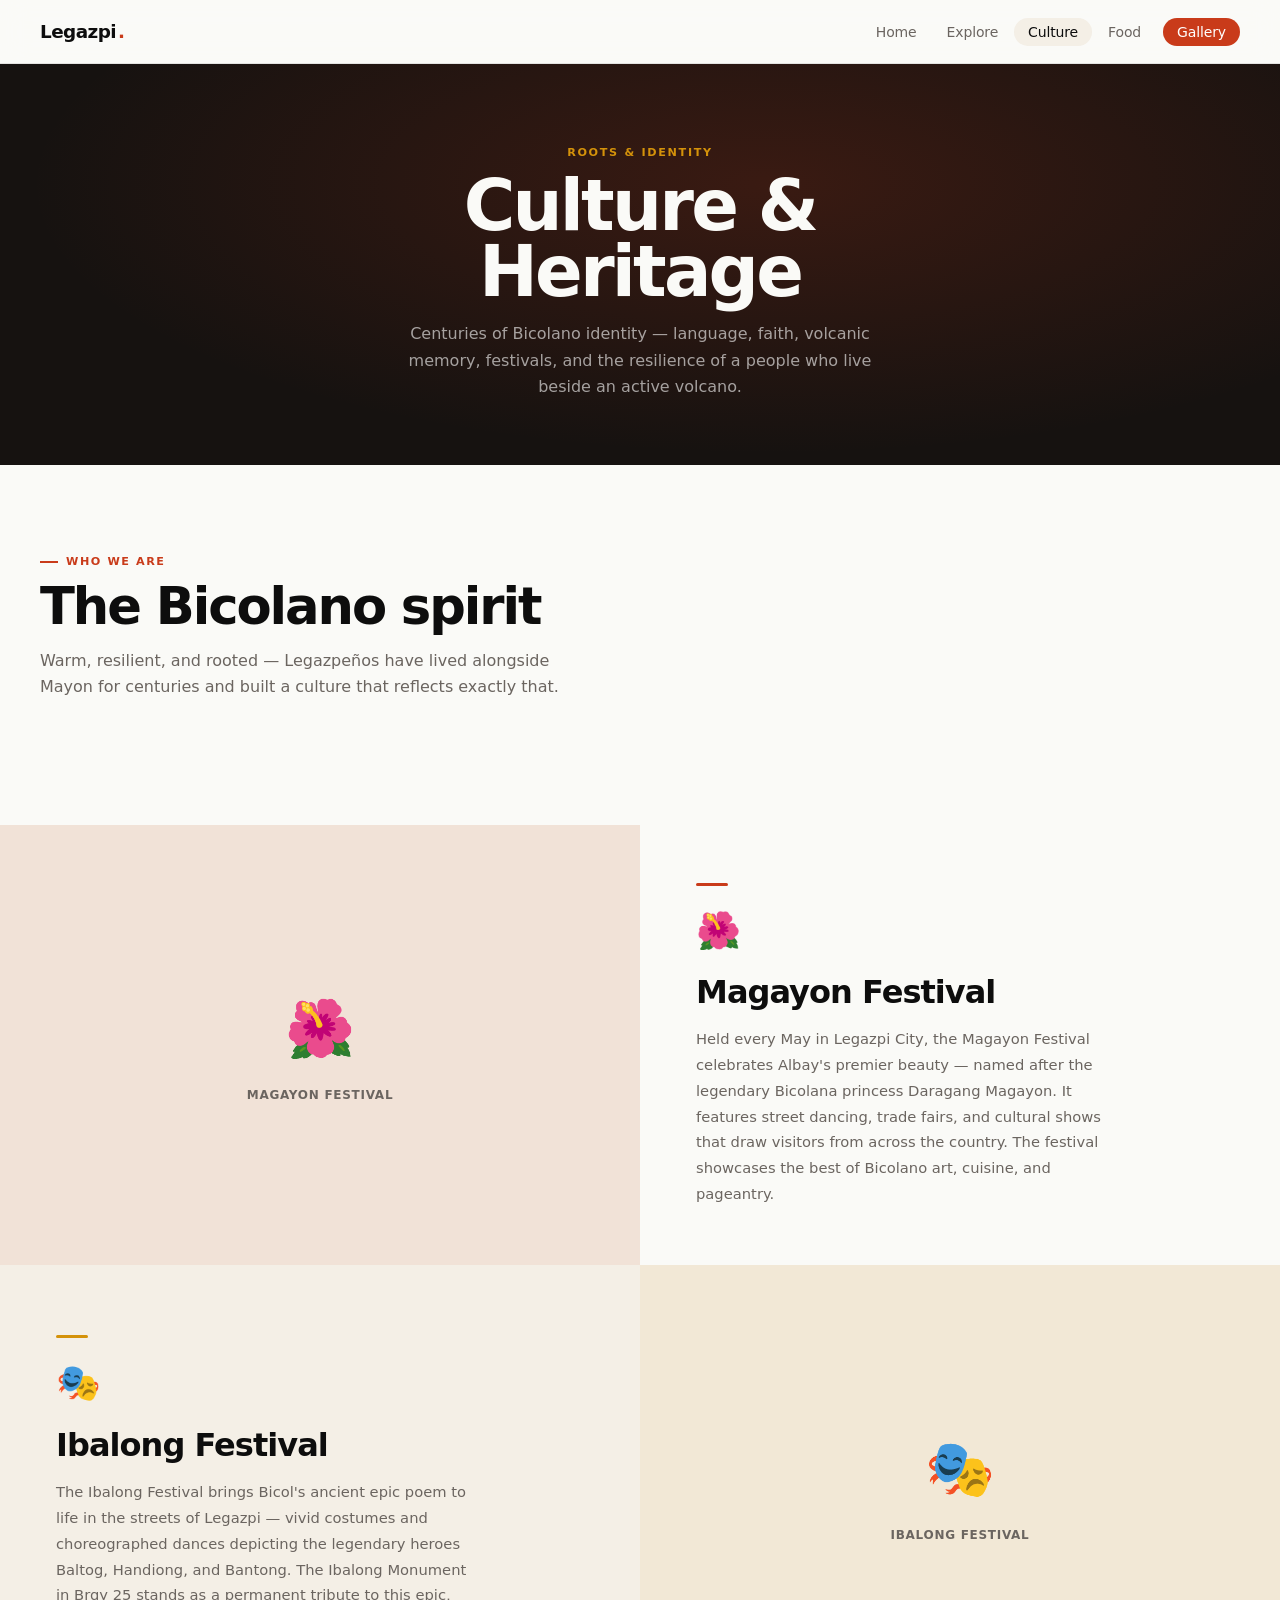
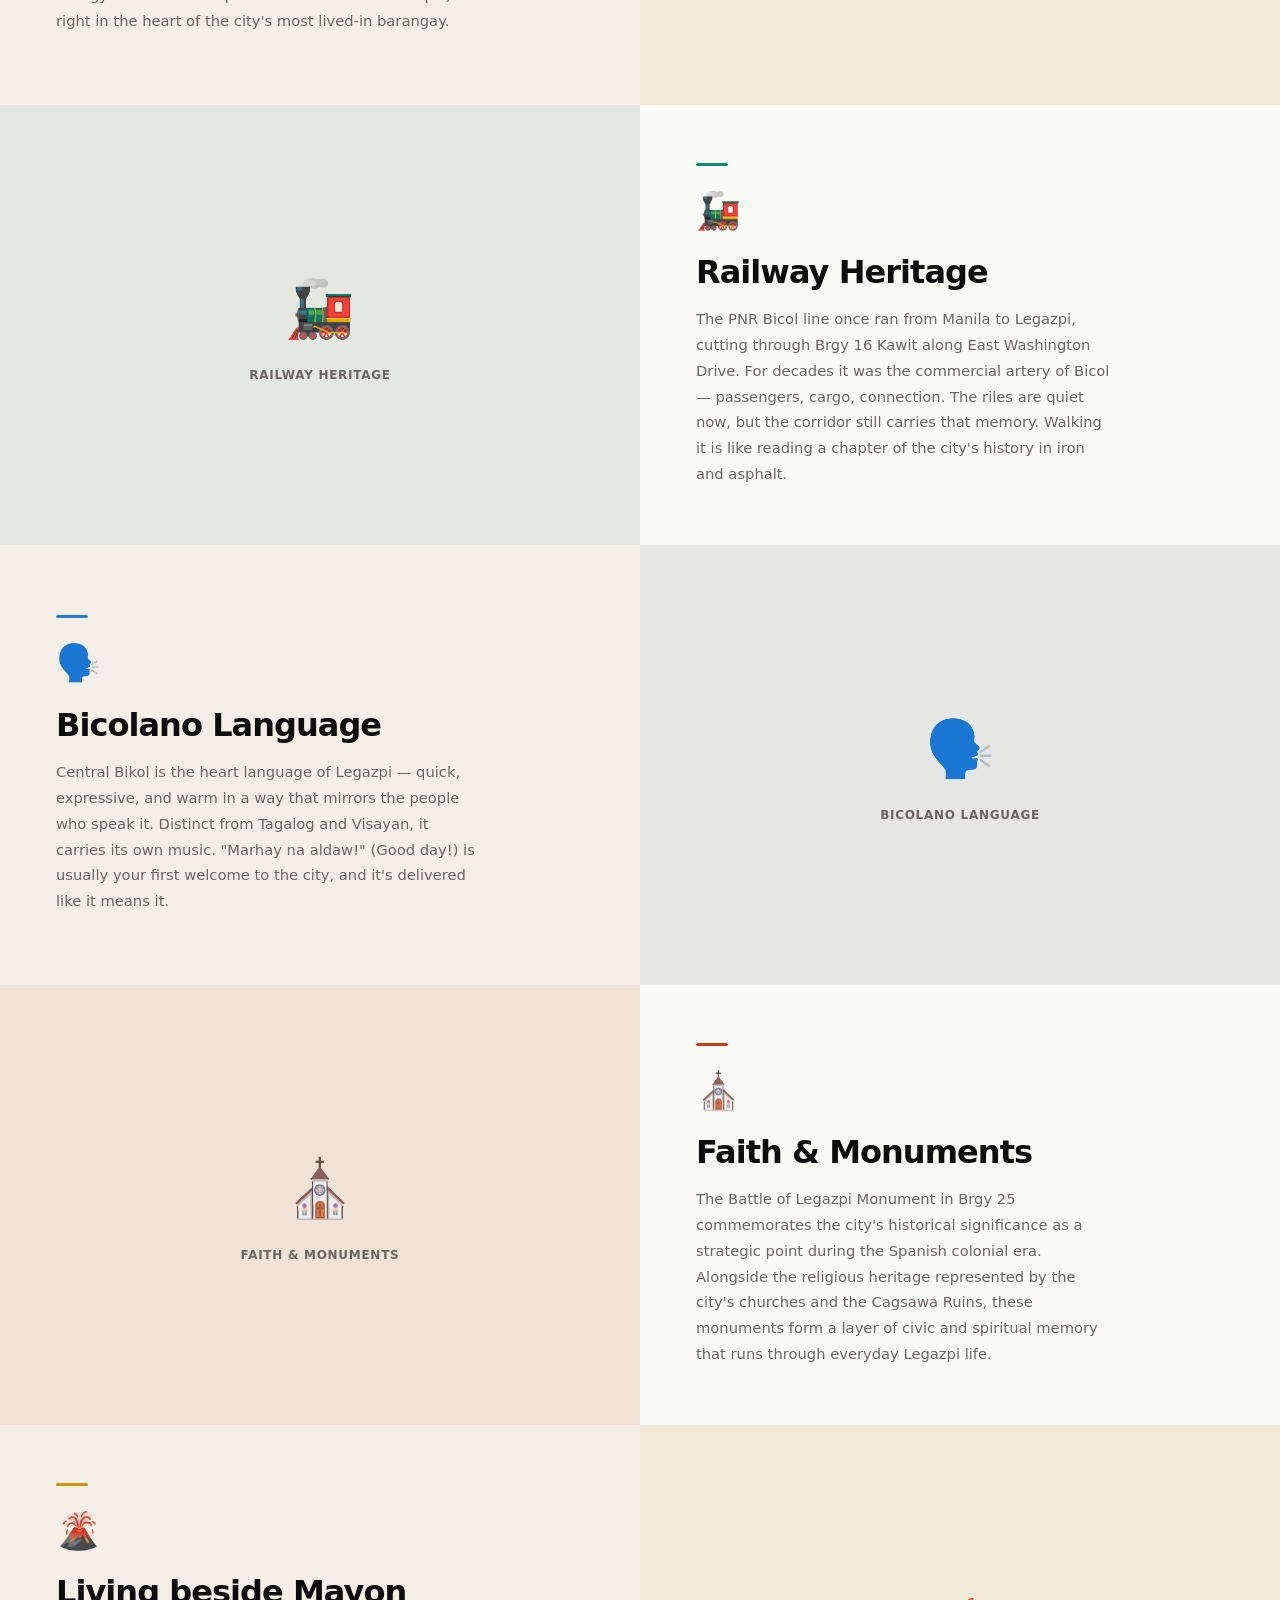
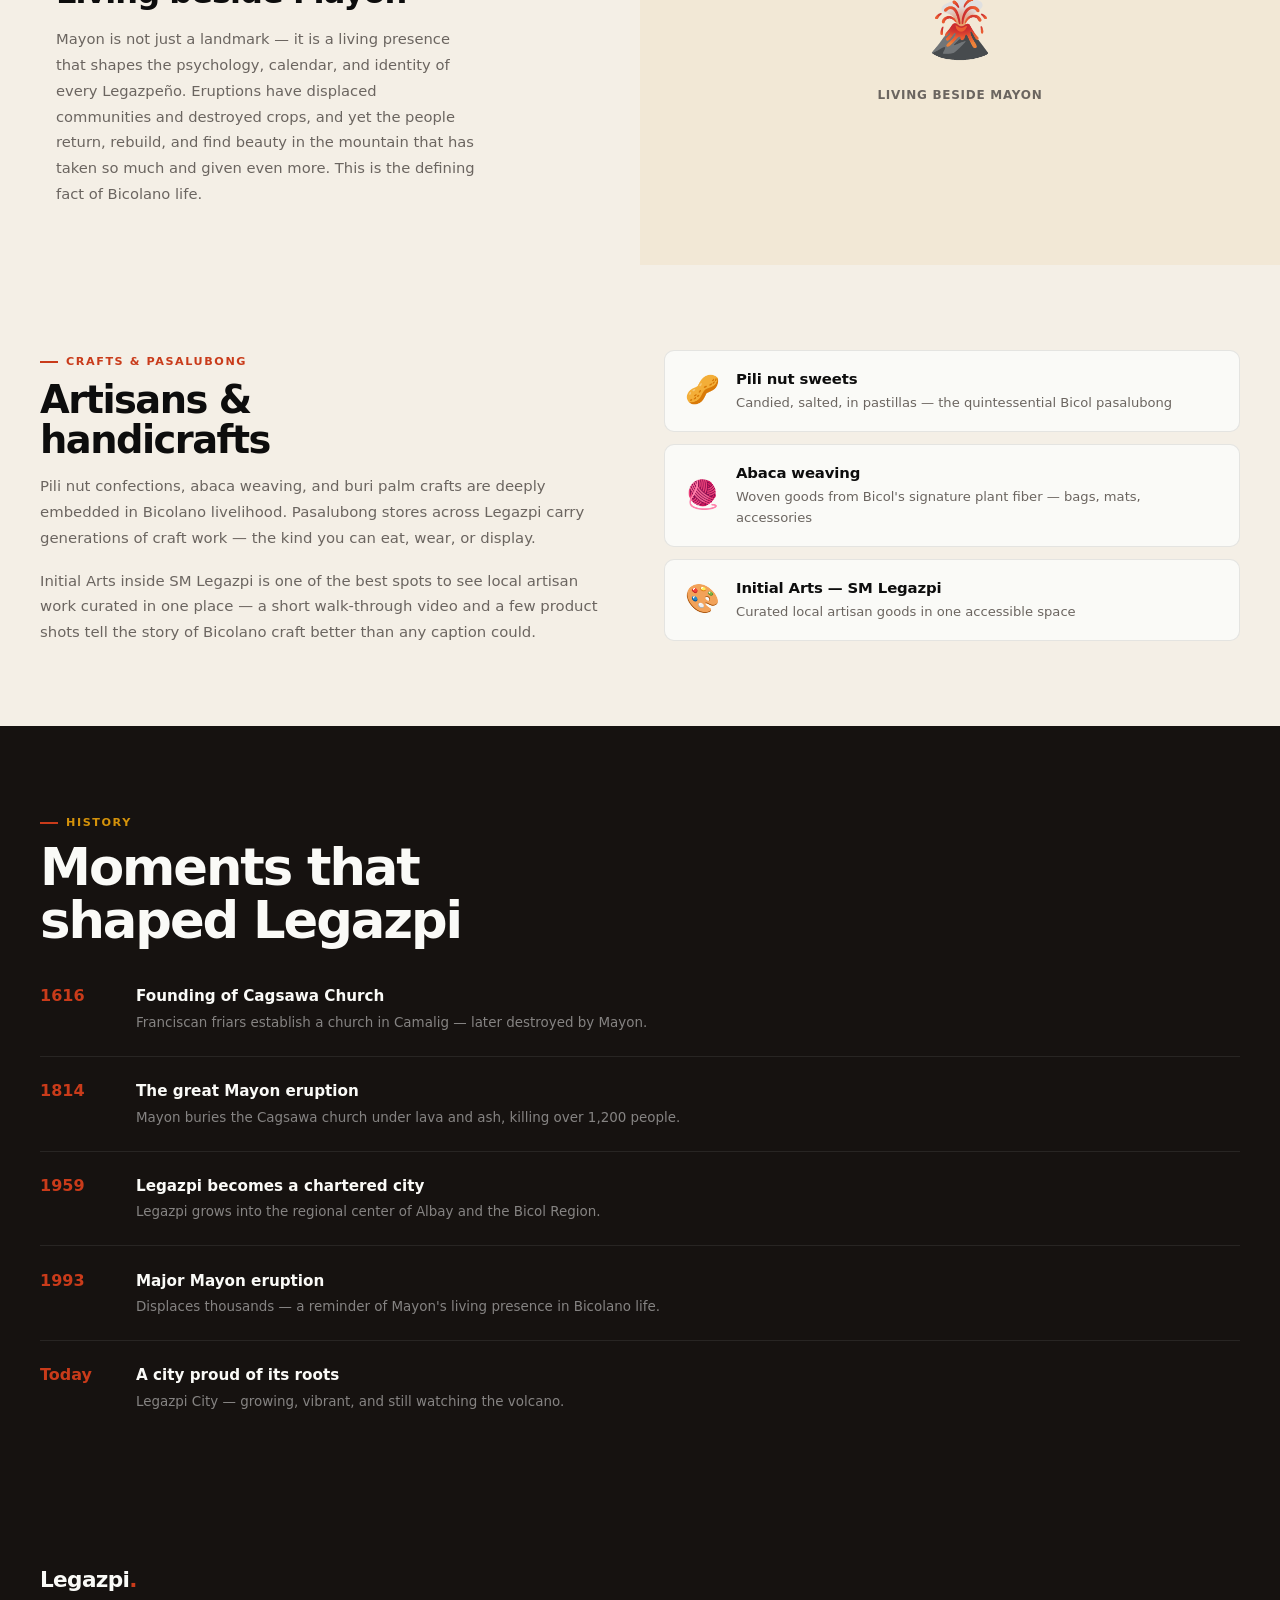
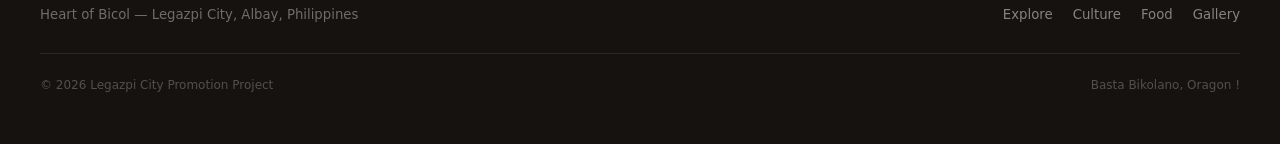
==== commit e36a8aa1: "liminal update 5/28/2026 9:24pm" ====
--- a/culture.html
+++ b/culture.html
@@ -38,10 +38,7 @@
     <div class="page-hero-inner">
       <div class="page-hero-tag">Roots & Identity</div>
       <h1 class="page-hero-title">Culture &<br>Heritage</h1>
-      <p class="page-hero-sub">
-        Centuries of Bicolano identity - language, faith, volcanic memory, festivals, 
-        and the resilience of a people who live beside an active volcano.
-      </p>
+      <p class="page-hero-sub">Centuries of Bicolano identity — language, faith, volcanic memory, festivals, and the resilience of a people who live beside an active volcano.</p>
     </div>
   </header>
 
@@ -51,9 +48,7 @@
       <div class="reveal">
         <div class="section-tag">Who we are</div>
         <h2 class="section-title">The Bicolano spirit</h2>
-        <p class="section-lead">Warm, resilient, and rooted -
-           Legazpeños have lived alongside Mayon for centuries and built a culture that reflects exactly that.
-          </p>
+        <p class="section-lead">Warm, resilient, and rooted — Legazpeños have lived alongside Mayon for centuries and built a culture that reflects exactly that.</p>
       </div>
     </div>
   </section>
@@ -64,110 +59,84 @@
     <!-- 1 — image left, text right (odd) -->
     <div class="culture-row reveal">
       <div class="culture-row-img">
-        <img src="images/festival/magayon01.jpg" alt="Magayon Festival"
+        <img draggable="false" src="images/culture/magayon-festival.jpg" alt="Magayon Festival"
           onerror="this.parentElement.innerHTML='<div class=\'culture-row-placeholder\' style=\'background:rgba(201,59,26,0.07)\'><span>🌺</span><span>Magayon Festival</span></div>'">
       </div>
       <div class="culture-row-body">
         <div class="culture-row-accent" style="background:var(--lava)"></div>
         <div class="culture-row-icon">🌺</div>
         <h2 class="culture-row-title">Magayon Festival</h2>
-        <p>Held every May in Legazpi City, the Magayon Festival celebrates Albay's premier beauty. 
-          Named after the legendary Bicolana princess Daragang Magayon as it features street dancing, 
-          trade fairs, and cultural shows that draw visitors from across the country. 
-          The festival showcases the best of Bicolano art, cuisine, and pageantry.
-        </p>
+        <p>Held every May in Legazpi City, the Magayon Festival celebrates Albay's premier beauty — named after the legendary Bicolana princess Daragang Magayon. It features street dancing, trade fairs, and cultural shows that draw visitors from across the country. The festival showcases the best of Bicolano art, cuisine, and pageantry.</p>
       </div>
     </div>
 
     <!-- 2 — text left, image right (even) -->
     <div class="culture-row reveal">
       <div class="culture-row-img">
-        <img src="images/festival/ibalong01.jpg" alt="Ibalong Festival"
+        <img draggable="false" src="images/culture/ibalong-festival.jpg" alt="Ibalong Festival"
           onerror="this.parentElement.innerHTML='<div class=\'culture-row-placeholder\' style=\'background:rgba(212,146,10,0.07)\'><span>🎭</span><span>Ibalong Festival</span></div>'">
       </div>
       <div class="culture-row-body">
         <div class="culture-row-accent" style="background:var(--gold)"></div>
         <div class="culture-row-icon">🎭</div>
         <h2 class="culture-row-title">Ibalong Festival</h2>
-        <p>The Ibalong Festival brings Bicol's ancient epic poem to life in the streets of Legazpi. 
-          Vivid costumes and choreographed dances depicting the legendary heroes Baltog, Handiong, and Bantong. 
-          The Ibalong Monument in Brgy 25 stands as a permanent tribute to this epic, 
-          right in the heart of the city's most lived-in barangay.
-        </p>
+        <p>The Ibalong Festival brings Bicol's ancient epic poem to life in the streets of Legazpi — vivid costumes and choreographed dances depicting the legendary heroes Baltog, Handiong, and Bantong. The Ibalong Monument in Brgy 25 stands as a permanent tribute to this epic, right in the heart of the city's most lived-in barangay.</p>
       </div>
     </div>
 
     <!-- 3 — image left, text right (odd) -->
     <div class="culture-row reveal">
       <div class="culture-row-img">
-        <img src="images/gallery/rail-walk.jpg" alt="Railway heritage East Washington Drive"
+        <img draggable="false" src="images/culture/railway.jpg" alt="Railway heritage East Washington Drive"
           onerror="this.parentElement.innerHTML='<div class=\'culture-row-placeholder\' style=\'background:rgba(14,140,114,0.07)\'><span>🚂</span><span>Railway Heritage</span></div>'">
       </div>
       <div class="culture-row-body">
         <div class="culture-row-accent" style="background:var(--teal)"></div>
         <div class="culture-row-icon">🚂</div>
         <h2 class="culture-row-title">Railway Heritage</h2>
-        <p> The PNR Bicol line once ran from Manila to Legazpi, 
-          cutting through Brgy 16 Kawit along East Washington Drive. 
-          For decades it was the commercial artery of Bicol - passengers, cargo, connection. 
-          The riles are quiet now, but the corridor still carries that memory. 
-          Walking it is like reading a chapter of the city's history in iron and asphalt.
-        </p>
+        <p>The PNR Bicol line once ran from Manila to Legazpi, cutting through Brgy 16 Kawit along East Washington Drive. For decades it was the commercial artery of Bicol — passengers, cargo, connection. The riles are quiet now, but the corridor still carries that memory. Walking it is like reading a chapter of the city's history in iron and asphalt.</p>
       </div>
     </div>
 
     <!-- 4 — text left, image right (even) -->
     <div class="culture-row reveal">
       <div class="culture-row-img">
-        <img src="images/gallery/peeps.jpg" alt="Bicolano language and people"
+        <img draggable="false" src="images/culture/bicolano-language.jpg" alt="Bicolano language and people"
           onerror="this.parentElement.innerHTML='<div class=\'culture-row-placeholder\' style=\'background:rgba(45,125,210,0.07)\'><span>🗣️</span><span>Bicolano Language</span></div>'">
       </div>
       <div class="culture-row-body">
         <div class="culture-row-accent" style="background:var(--sky)"></div>
         <div class="culture-row-icon">🗣️</div>
         <h2 class="culture-row-title">Bicolano Language</h2>
-        <p>Central Bikol is the heart language of Legazpi. Quick, expressive,
-           and warm in a way that mirrors the people who speak it. 
-          Distinct from Tagalog and Visayan, it carries its own music.
-           "Marhay na aldaw!" (Good day!) is usually your first welcome to the city, and it's delivered like it means it.
-          </p>
+        <p>Central Bikol is the heart language of Legazpi — quick, expressive, and warm in a way that mirrors the people who speak it. Distinct from Tagalog and Visayan, it carries its own music. "Marhay na aldaw!" (Good day!) is usually your first welcome to the city, and it's delivered like it means it.</p>
       </div>
     </div>
 
     <!-- 5 — image left, text right (odd) -->
     <div class="culture-row reveal">
       <div class="culture-row-img">
-        <img src="images/battle.jpg" alt="Battle of Legazpi Monument"
+        <img draggable="false" src="images/culture/monuments.jpg" alt="Battle of Legazpi Monument"
           onerror="this.parentElement.innerHTML='<div class=\'culture-row-placeholder\' style=\'background:rgba(201,59,26,0.07)\'><span>⛪</span><span>Faith & Monuments</span></div>'">
       </div>
       <div class="culture-row-body">
         <div class="culture-row-accent" style="background:var(--lava)"></div>
         <div class="culture-row-icon">⛪</div>
         <h2 class="culture-row-title">Faith & Monuments</h2>
-        <p>The Battle of Legazpi Monument in Brgy 25 
-          commemorates the city's historical significance as a strategic point during the Spanish colonial era. 
-          Alongside the religious heritage represented by the city's churches and the Cagsawa Ruins, 
-          these monuments form a layer of civic and spiritual memory that runs through everyday Legazpi life.
-        </p>
+        <p>The Battle of Legazpi Monument in Brgy 25 commemorates the city's historical significance as a strategic point during the Spanish colonial era. Alongside the religious heritage represented by the city's churches and the Cagsawa Ruins, these monuments form a layer of civic and spiritual memory that runs through everyday Legazpi life.</p>
       </div>
     </div>
 
     <!-- 6 — text left, image right (even) -->
     <div class="culture-row reveal">
       <div class="culture-row-img">
-        <img src="images/mayon-cover.jpg" alt="Living beside Mayon Volcano"
+        <img draggable="false" src="images/culture/mayon-life.jpg" alt="Living beside Mayon Volcano"
           onerror="this.parentElement.innerHTML='<div class=\'culture-row-placeholder\' style=\'background:rgba(212,146,10,0.07)\'><span>🌋</span><span>Living beside Mayon</span></div>'">
       </div>
       <div class="culture-row-body">
         <div class="culture-row-accent" style="background:var(--gold)"></div>
         <div class="culture-row-icon">🌋</div>
         <h2 class="culture-row-title">Living beside Mayon</h2>
-        <p>Mayon is not just a landmark, it is a living presence that shapes the psychology,
-           calendar, and identity of every Legazpeño.
-            Eruptions have displaced communities and destroyed crops, and yet the people return,
-             rebuild, and find beauty in the mountain that has taken so much and given even more.
-              This is the defining fact of Bicolano life.
-            </p>
+        <p>Mayon is not just a landmark — it is a living presence that shapes the psychology, calendar, and identity of every Legazpeño. Eruptions have displaced communities and destroyed crops, and yet the people return, rebuild, and find beauty in the mountain that has taken so much and given even more. This is the defining fact of Bicolano life.</p>
       </div>
     </div>
 
@@ -183,21 +152,26 @@
           <p style="font-size:0.93rem;color:var(--muted);line-height:1.72;margin-bottom:1.1rem">
             Pili nut confections, abaca weaving, and buri palm crafts are deeply embedded in
             Bicolano livelihood. Pasalubong stores across Legazpi carry generations of craft
-            work - the kind you can eat, wear, or display.
+            work — the kind you can eat, wear, or display.
+          </p>
+          <p style="font-size:0.93rem;color:var(--muted);line-height:1.72">
+            Initial Arts inside SM Legazpi is one of the best spots to see local artisan work
+            curated in one place — a short walk-through video and a few product shots tell
+            the story of Bicolano craft better than any caption could.
           </p>
         </div>
         <div style="display:flex;flex-direction:column;gap:0.75rem">
           <div style="background:var(--white);border-radius:var(--radius);padding:1.1rem 1.25rem;border:1px solid var(--border);display:flex;align-items:center;gap:1rem">
             <span style="font-size:1.75rem">🥜</span>
-            <div><div style="font-weight:700;font-size:0.93rem;letter-spacing:-0.01em">Pili nut sweets</div><div style="font-size:0.82rem;color:var(--muted)">Candied, salted, in pastillas - the quintessential Bicol pasalubong</div></div>
+            <div><div style="font-weight:700;font-size:0.93rem;letter-spacing:-0.01em">Pili nut sweets</div><div style="font-size:0.82rem;color:var(--muted)">Candied, salted, in pastillas — the quintessential Bicol pasalubong</div></div>
           </div>
           <div style="background:var(--white);border-radius:var(--radius);padding:1.1rem 1.25rem;border:1px solid var(--border);display:flex;align-items:center;gap:1rem">
             <span style="font-size:1.75rem">🧶</span>
-            <div><div style="font-weight:700;font-size:0.93rem;letter-spacing:-0.01em">Abaca weaving</div><div style="font-size:0.82rem;color:var(--muted)">Woven goods from Bicol's signature plant fiber - bags, mats, accessories</div></div>
+            <div><div style="font-weight:700;font-size:0.93rem;letter-spacing:-0.01em">Abaca weaving</div><div style="font-size:0.82rem;color:var(--muted)">Woven goods from Bicol's signature plant fiber — bags, mats, accessories</div></div>
           </div>
           <div style="background:var(--white);border-radius:var(--radius);padding:1.1rem 1.25rem;border:1px solid var(--border);display:flex;align-items:center;gap:1rem">
             <span style="font-size:1.75rem">🎨</span>
-            <div><div style="font-weight:700;font-size:0.93rem;letter-spacing:-0.01em">Pasalubong & Artisan Shops</div><div style="font-size:0.82rem;color:var(--muted)">Curated local artisan goods in one accessible space</div></div>
+            <div><div style="font-weight:700;font-size:0.93rem;letter-spacing:-0.01em">Initial Arts — SM Legazpi</div><div style="font-size:0.82rem;color:var(--muted)">Curated local artisan goods in one accessible space</div></div>
           </div>
         </div>
       </div>
@@ -242,7 +216,7 @@
   <div class="footer-inner">
     <div>
       <div class="footer-logo">Legazpi<span>.</span></div>
-      <div class="footer-tagline">Heart of Bicol - Legazpi City, Albay, Philippines</div>
+      <div class="footer-tagline">Heart of Bicol — Legazpi City, Albay, Philippines</div>
     </div>
     <nav class="footer-links" aria-label="Footer navigation">
       <a href="explore.html">Explore</a>
--- a/css/style.css
+++ b/css/style.css
@@ -28,6 +28,15 @@
 
 /* ─── RESET ───────────────────────────────────────────────── */
 *, *::before, *::after { box-sizing: border-box; margin: 0; padding: 0; }
+
+/* no text selection, no dragging anywhere */
+* {
+  -webkit-user-select: none;
+  -moz-user-select: none;
+  user-select: none;
+  -webkit-user-drag: none;
+}
+img, a { -webkit-user-drag: none; draggable: false; }
 html { scroll-behavior: smooth; -webkit-text-size-adjust: 100%; }
 body {
   font-family: var(--font-body);
@@ -108,7 +117,7 @@
   position: absolute; inset: 0;
   background:
     linear-gradient(to bottom, rgba(10,8,6,0.08) 0%, rgba(10,8,6,0.7) 100%),
-    url('../images/mayon-cover.jpg')
+    url('../images/peek.png')
     center/cover no-repeat;
   transform: scale(1.04);
   animation: heroZoom 14s ease-out forwards;
@@ -507,13 +516,13 @@
 /* ─── PHOTO STACK ─────────────────────────────────────────── */
 .photo-stack {
   position: relative;
-  width: 100%; height: 420px;
+  width: 100%; height: 380px;
   margin: 1.25rem 0 1.5rem;
   display: flex; align-items: center; justify-content: center;
 }
 .photo-stack-item {
   position: absolute;
-  width: 320px; height: 480px;
+  width: 240px; height: 300px;
   border-radius: 4px;
   overflow: hidden;
   background: var(--cream);
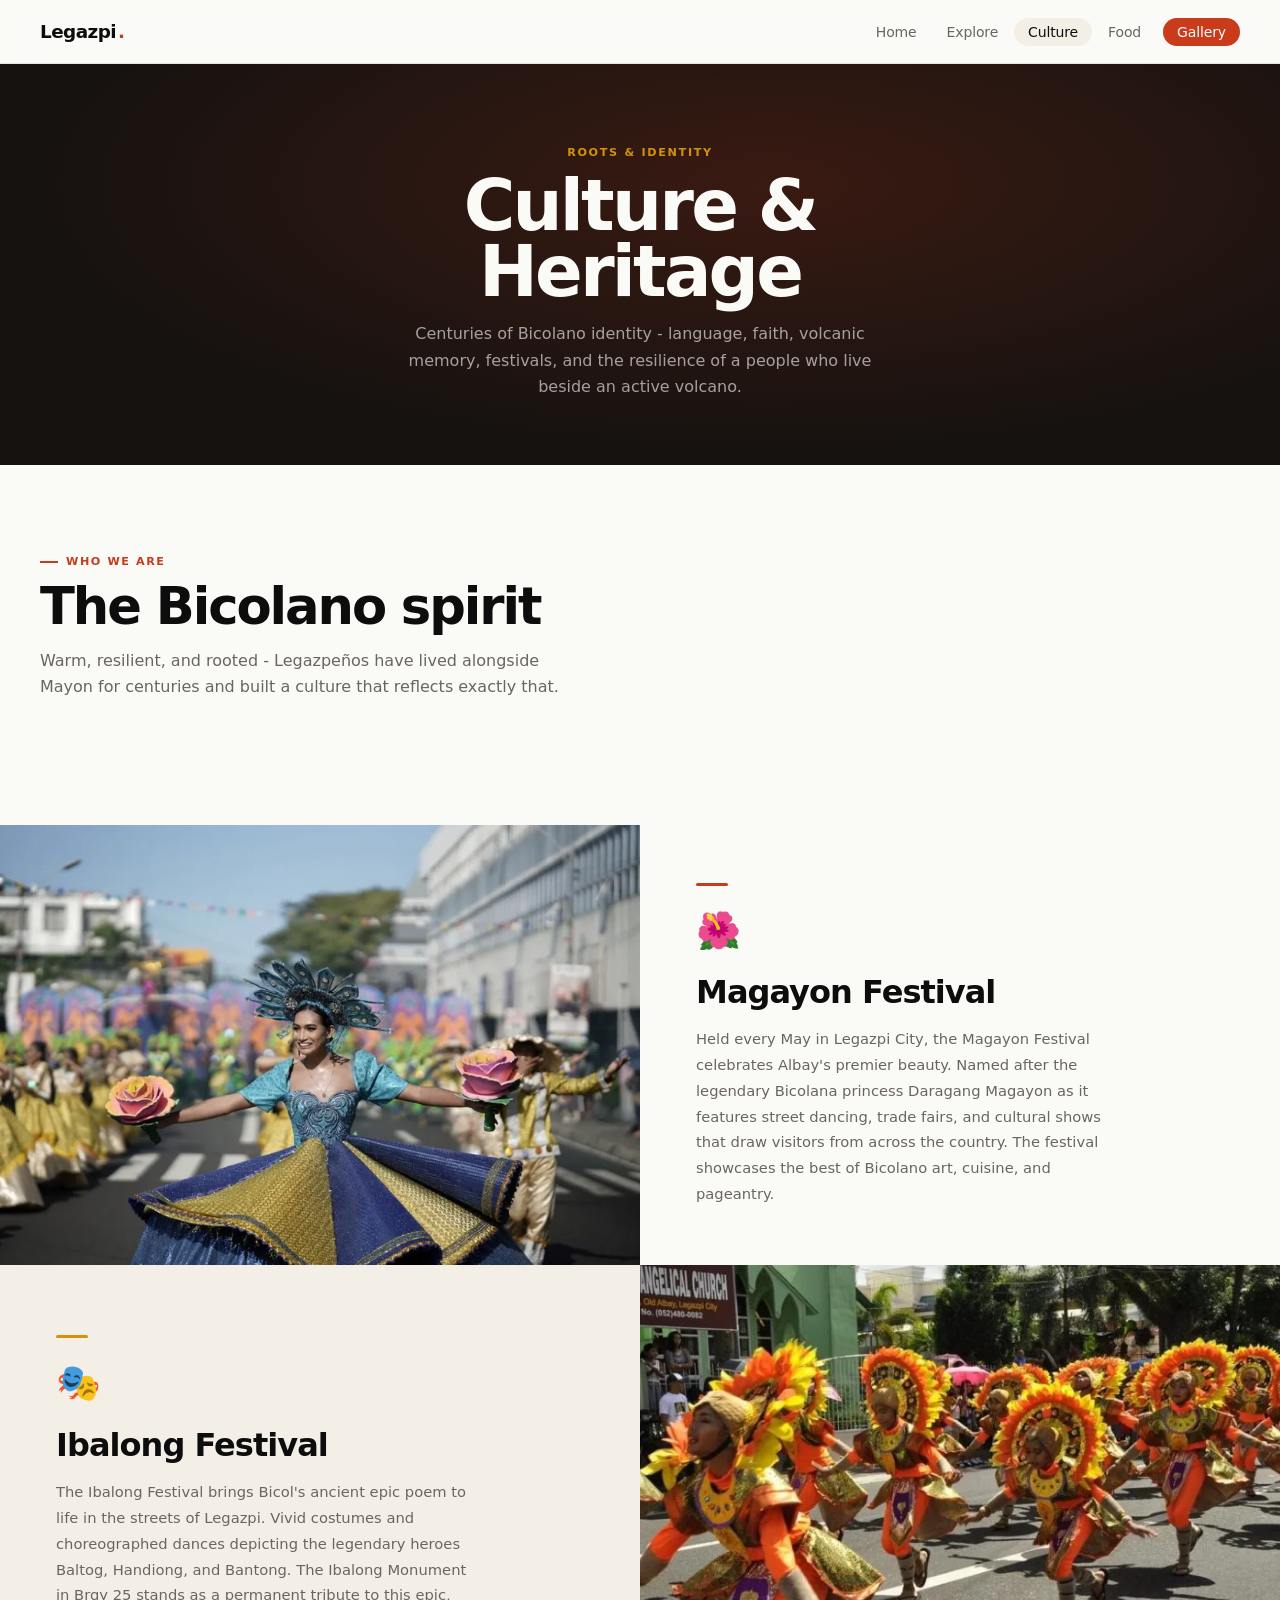
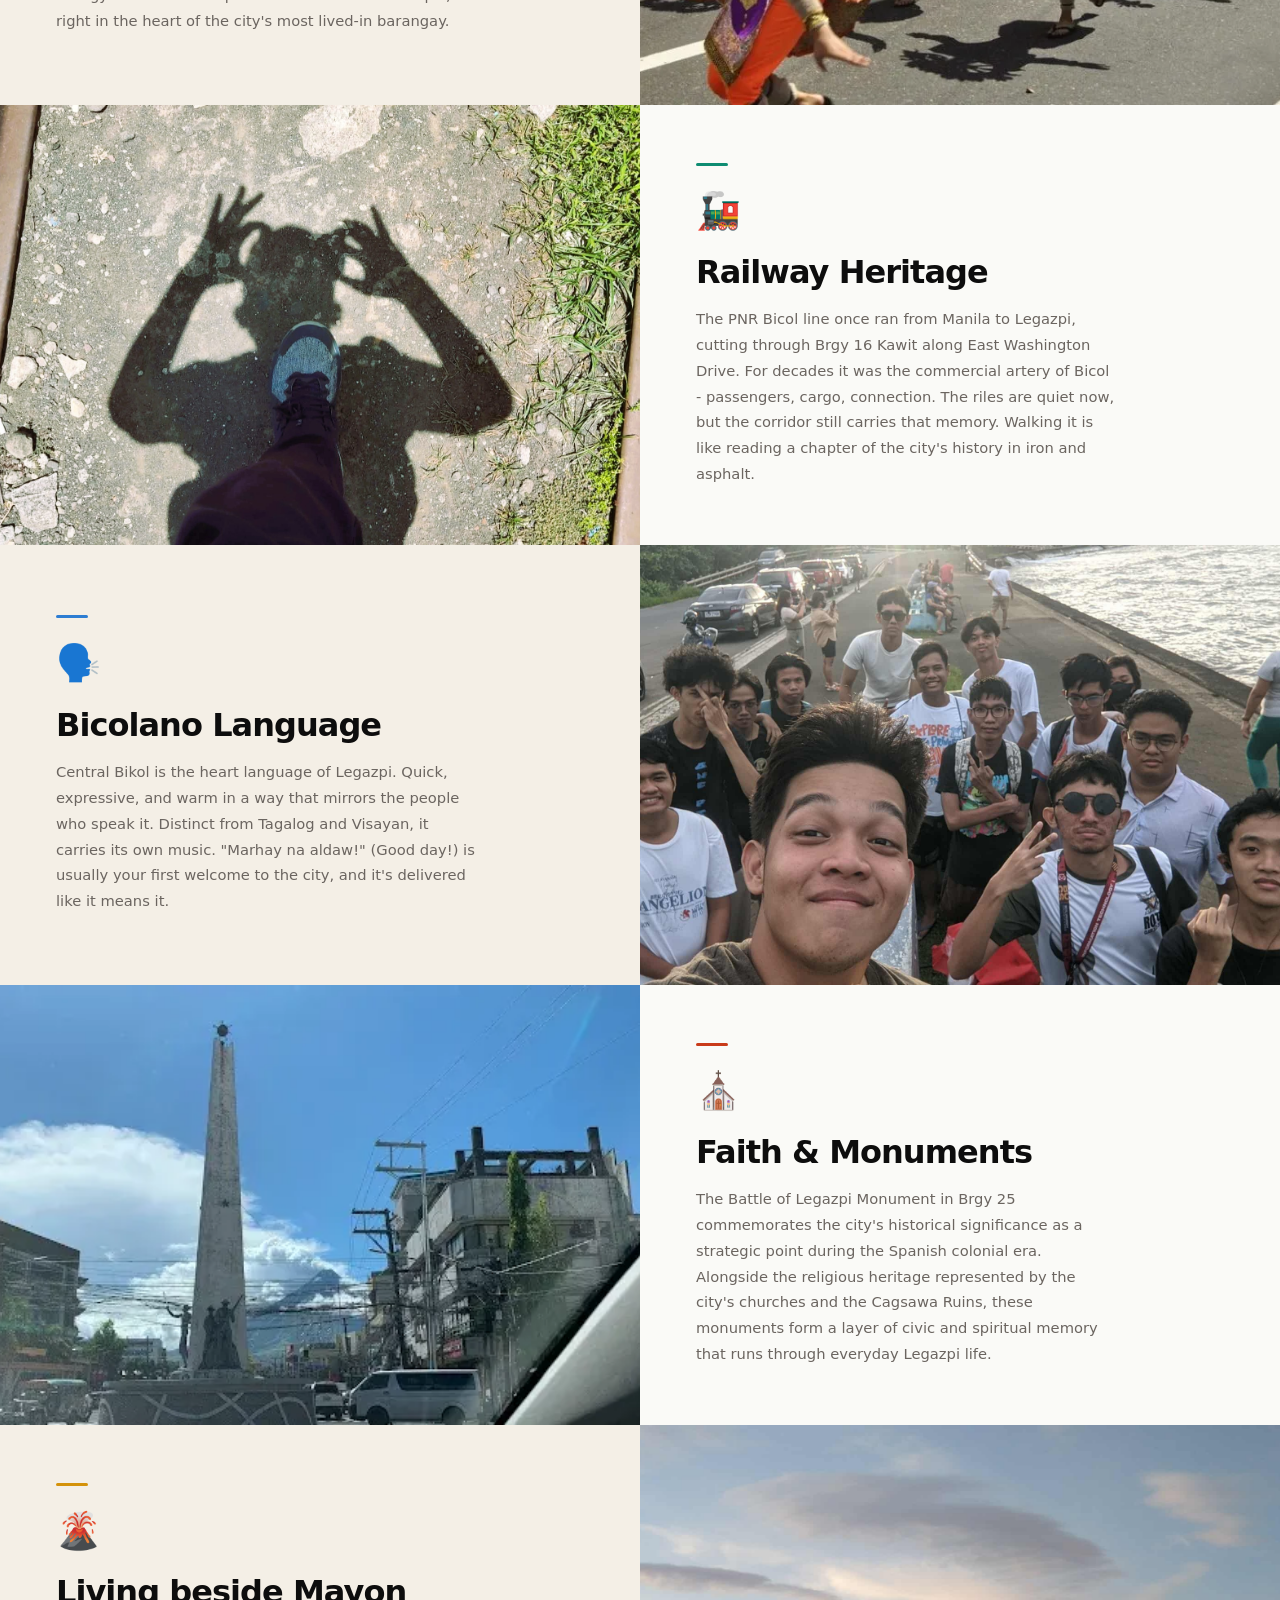
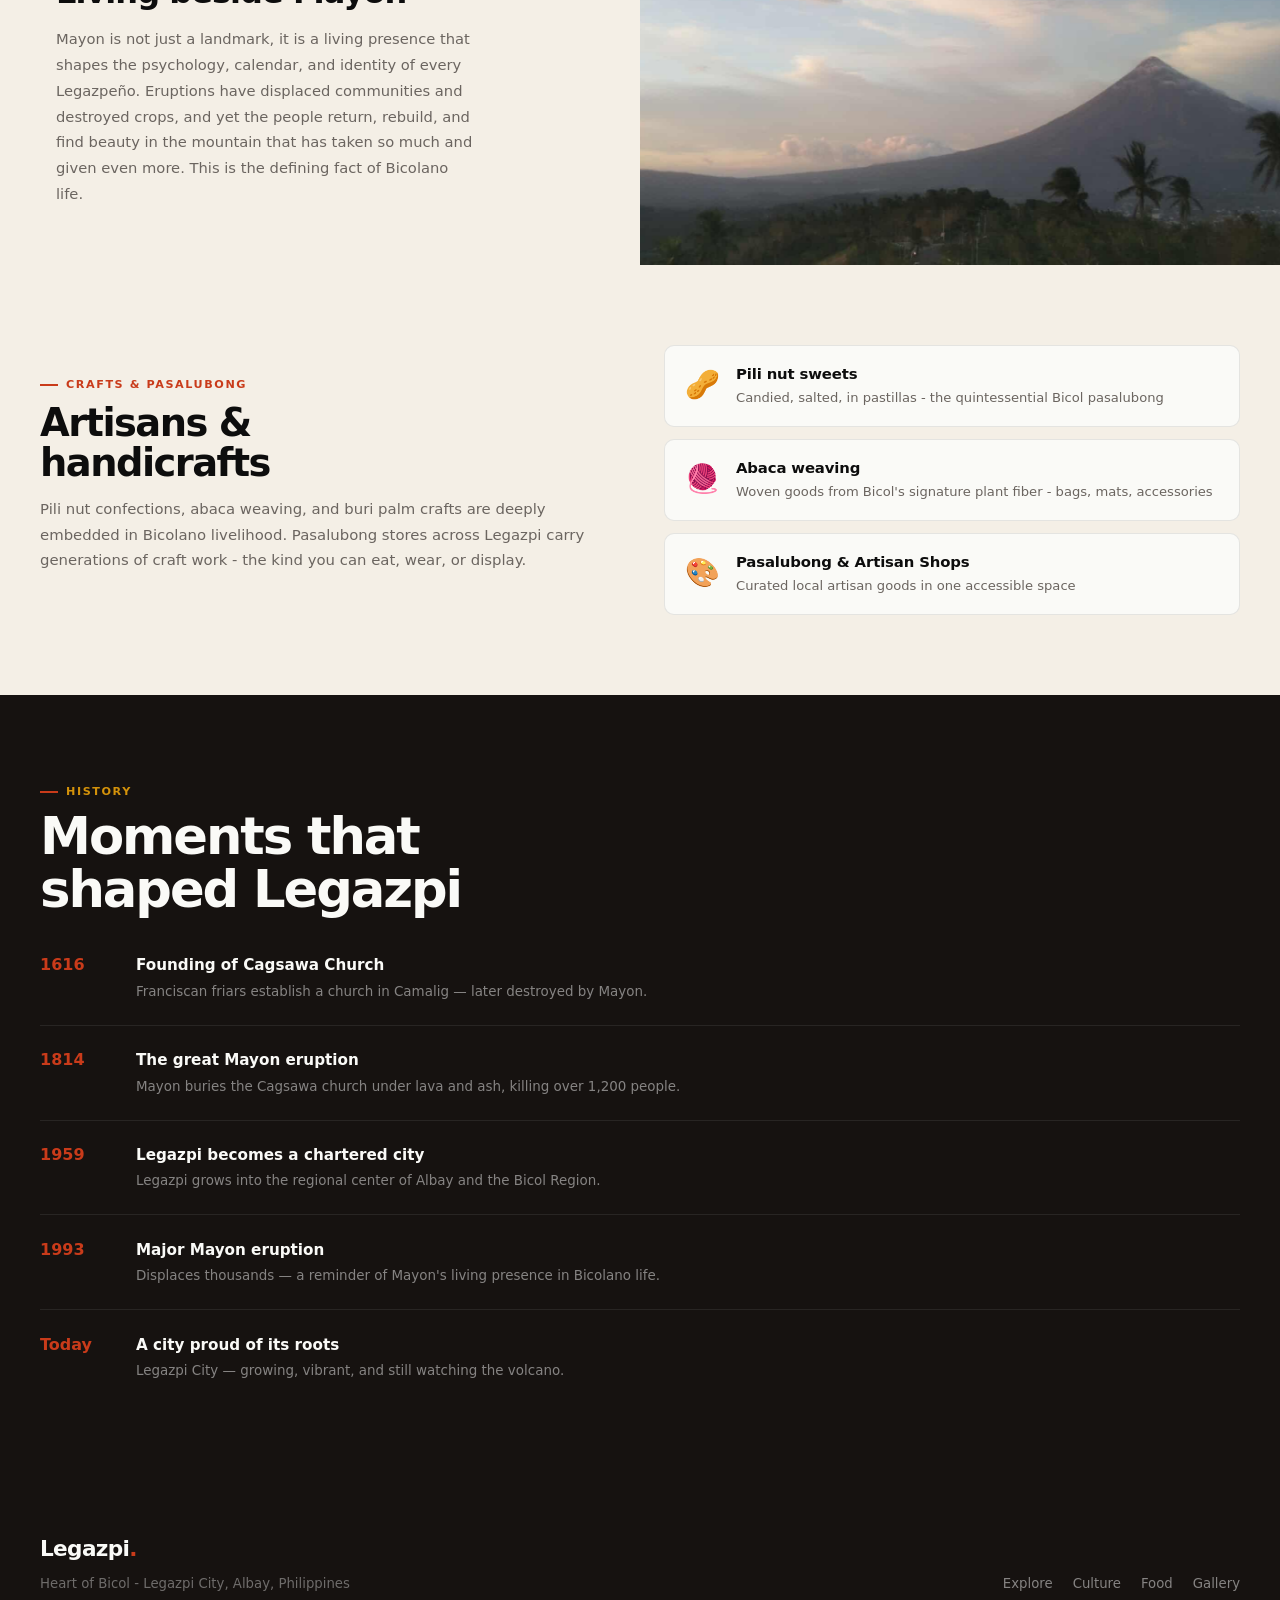
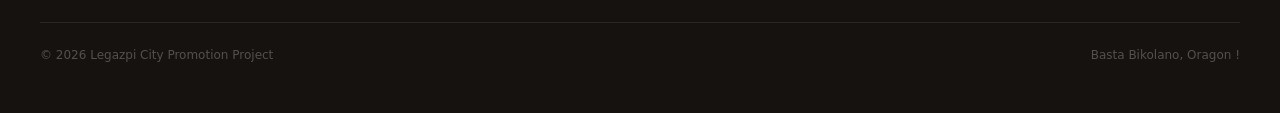
==== commit 9bce02db: "another revertal fix" ====
--- a/culture.html
+++ b/culture.html
@@ -38,7 +38,10 @@
     <div class="page-hero-inner">
       <div class="page-hero-tag">Roots & Identity</div>
       <h1 class="page-hero-title">Culture &<br>Heritage</h1>
-      <p class="page-hero-sub">Centuries of Bicolano identity — language, faith, volcanic memory, festivals, and the resilience of a people who live beside an active volcano.</p>
+      <p class="page-hero-sub">
+        Centuries of Bicolano identity - language, faith, volcanic memory, festivals, 
+        and the resilience of a people who live beside an active volcano.
+      </p>
     </div>
   </header>
 
@@ -48,7 +51,9 @@
       <div class="reveal">
         <div class="section-tag">Who we are</div>
         <h2 class="section-title">The Bicolano spirit</h2>
-        <p class="section-lead">Warm, resilient, and rooted — Legazpeños have lived alongside Mayon for centuries and built a culture that reflects exactly that.</p>
+        <p class="section-lead">Warm, resilient, and rooted -
+           Legazpeños have lived alongside Mayon for centuries and built a culture that reflects exactly that.
+          </p>
       </div>
     </div>
   </section>
@@ -59,84 +64,110 @@
     <!-- 1 — image left, text right (odd) -->
     <div class="culture-row reveal">
       <div class="culture-row-img">
-        <img draggable="false" src="images/culture/magayon-festival.jpg" alt="Magayon Festival"
+        <img src="images/festival/magayon01.jpg" alt="Magayon Festival"
           onerror="this.parentElement.innerHTML='<div class=\'culture-row-placeholder\' style=\'background:rgba(201,59,26,0.07)\'><span>🌺</span><span>Magayon Festival</span></div>'">
       </div>
       <div class="culture-row-body">
         <div class="culture-row-accent" style="background:var(--lava)"></div>
         <div class="culture-row-icon">🌺</div>
         <h2 class="culture-row-title">Magayon Festival</h2>
-        <p>Held every May in Legazpi City, the Magayon Festival celebrates Albay's premier beauty — named after the legendary Bicolana princess Daragang Magayon. It features street dancing, trade fairs, and cultural shows that draw visitors from across the country. The festival showcases the best of Bicolano art, cuisine, and pageantry.</p>
+        <p>Held every May in Legazpi City, the Magayon Festival celebrates Albay's premier beauty. 
+          Named after the legendary Bicolana princess Daragang Magayon as it features street dancing, 
+          trade fairs, and cultural shows that draw visitors from across the country. 
+          The festival showcases the best of Bicolano art, cuisine, and pageantry.
+        </p>
       </div>
     </div>
 
     <!-- 2 — text left, image right (even) -->
     <div class="culture-row reveal">
       <div class="culture-row-img">
-        <img draggable="false" src="images/culture/ibalong-festival.jpg" alt="Ibalong Festival"
+        <img src="images/festival/ibalong01.jpg" alt="Ibalong Festival"
           onerror="this.parentElement.innerHTML='<div class=\'culture-row-placeholder\' style=\'background:rgba(212,146,10,0.07)\'><span>🎭</span><span>Ibalong Festival</span></div>'">
       </div>
       <div class="culture-row-body">
         <div class="culture-row-accent" style="background:var(--gold)"></div>
         <div class="culture-row-icon">🎭</div>
         <h2 class="culture-row-title">Ibalong Festival</h2>
-        <p>The Ibalong Festival brings Bicol's ancient epic poem to life in the streets of Legazpi — vivid costumes and choreographed dances depicting the legendary heroes Baltog, Handiong, and Bantong. The Ibalong Monument in Brgy 25 stands as a permanent tribute to this epic, right in the heart of the city's most lived-in barangay.</p>
+        <p>The Ibalong Festival brings Bicol's ancient epic poem to life in the streets of Legazpi. 
+          Vivid costumes and choreographed dances depicting the legendary heroes Baltog, Handiong, and Bantong. 
+          The Ibalong Monument in Brgy 25 stands as a permanent tribute to this epic, 
+          right in the heart of the city's most lived-in barangay.
+        </p>
       </div>
     </div>
 
     <!-- 3 — image left, text right (odd) -->
     <div class="culture-row reveal">
       <div class="culture-row-img">
-        <img draggable="false" src="images/culture/railway.jpg" alt="Railway heritage East Washington Drive"
+        <img src="images/gallery/rail-walk.jpg" alt="Railway heritage East Washington Drive"
           onerror="this.parentElement.innerHTML='<div class=\'culture-row-placeholder\' style=\'background:rgba(14,140,114,0.07)\'><span>🚂</span><span>Railway Heritage</span></div>'">
       </div>
       <div class="culture-row-body">
         <div class="culture-row-accent" style="background:var(--teal)"></div>
         <div class="culture-row-icon">🚂</div>
         <h2 class="culture-row-title">Railway Heritage</h2>
-        <p>The PNR Bicol line once ran from Manila to Legazpi, cutting through Brgy 16 Kawit along East Washington Drive. For decades it was the commercial artery of Bicol — passengers, cargo, connection. The riles are quiet now, but the corridor still carries that memory. Walking it is like reading a chapter of the city's history in iron and asphalt.</p>
+        <p> The PNR Bicol line once ran from Manila to Legazpi, 
+          cutting through Brgy 16 Kawit along East Washington Drive. 
+          For decades it was the commercial artery of Bicol - passengers, cargo, connection. 
+          The riles are quiet now, but the corridor still carries that memory. 
+          Walking it is like reading a chapter of the city's history in iron and asphalt.
+        </p>
       </div>
     </div>
 
     <!-- 4 — text left, image right (even) -->
     <div class="culture-row reveal">
       <div class="culture-row-img">
-        <img draggable="false" src="images/culture/bicolano-language.jpg" alt="Bicolano language and people"
+        <img src="images/gallery/peeps.jpg" alt="Bicolano language and people"
           onerror="this.parentElement.innerHTML='<div class=\'culture-row-placeholder\' style=\'background:rgba(45,125,210,0.07)\'><span>🗣️</span><span>Bicolano Language</span></div>'">
       </div>
       <div class="culture-row-body">
         <div class="culture-row-accent" style="background:var(--sky)"></div>
         <div class="culture-row-icon">🗣️</div>
         <h2 class="culture-row-title">Bicolano Language</h2>
-        <p>Central Bikol is the heart language of Legazpi — quick, expressive, and warm in a way that mirrors the people who speak it. Distinct from Tagalog and Visayan, it carries its own music. "Marhay na aldaw!" (Good day!) is usually your first welcome to the city, and it's delivered like it means it.</p>
+        <p>Central Bikol is the heart language of Legazpi. Quick, expressive,
+           and warm in a way that mirrors the people who speak it. 
+          Distinct from Tagalog and Visayan, it carries its own music.
+           "Marhay na aldaw!" (Good day!) is usually your first welcome to the city, and it's delivered like it means it.
+          </p>
       </div>
     </div>
 
     <!-- 5 — image left, text right (odd) -->
     <div class="culture-row reveal">
       <div class="culture-row-img">
-        <img draggable="false" src="images/culture/monuments.jpg" alt="Battle of Legazpi Monument"
+        <img src="images/battle.jpg" alt="Battle of Legazpi Monument"
           onerror="this.parentElement.innerHTML='<div class=\'culture-row-placeholder\' style=\'background:rgba(201,59,26,0.07)\'><span>⛪</span><span>Faith & Monuments</span></div>'">
       </div>
       <div class="culture-row-body">
         <div class="culture-row-accent" style="background:var(--lava)"></div>
         <div class="culture-row-icon">⛪</div>
         <h2 class="culture-row-title">Faith & Monuments</h2>
-        <p>The Battle of Legazpi Monument in Brgy 25 commemorates the city's historical significance as a strategic point during the Spanish colonial era. Alongside the religious heritage represented by the city's churches and the Cagsawa Ruins, these monuments form a layer of civic and spiritual memory that runs through everyday Legazpi life.</p>
+        <p>The Battle of Legazpi Monument in Brgy 25 
+          commemorates the city's historical significance as a strategic point during the Spanish colonial era. 
+          Alongside the religious heritage represented by the city's churches and the Cagsawa Ruins, 
+          these monuments form a layer of civic and spiritual memory that runs through everyday Legazpi life.
+        </p>
       </div>
     </div>
 
     <!-- 6 — text left, image right (even) -->
     <div class="culture-row reveal">
       <div class="culture-row-img">
-        <img draggable="false" src="images/culture/mayon-life.jpg" alt="Living beside Mayon Volcano"
+        <img src="images/mayon-cover.jpg" alt="Living beside Mayon Volcano"
           onerror="this.parentElement.innerHTML='<div class=\'culture-row-placeholder\' style=\'background:rgba(212,146,10,0.07)\'><span>🌋</span><span>Living beside Mayon</span></div>'">
       </div>
       <div class="culture-row-body">
         <div class="culture-row-accent" style="background:var(--gold)"></div>
         <div class="culture-row-icon">🌋</div>
         <h2 class="culture-row-title">Living beside Mayon</h2>
-        <p>Mayon is not just a landmark — it is a living presence that shapes the psychology, calendar, and identity of every Legazpeño. Eruptions have displaced communities and destroyed crops, and yet the people return, rebuild, and find beauty in the mountain that has taken so much and given even more. This is the defining fact of Bicolano life.</p>
+        <p>Mayon is not just a landmark, it is a living presence that shapes the psychology,
+           calendar, and identity of every Legazpeño.
+            Eruptions have displaced communities and destroyed crops, and yet the people return,
+             rebuild, and find beauty in the mountain that has taken so much and given even more.
+              This is the defining fact of Bicolano life.
+            </p>
       </div>
     </div>
 
@@ -152,26 +183,21 @@
           <p style="font-size:0.93rem;color:var(--muted);line-height:1.72;margin-bottom:1.1rem">
             Pili nut confections, abaca weaving, and buri palm crafts are deeply embedded in
             Bicolano livelihood. Pasalubong stores across Legazpi carry generations of craft
-            work — the kind you can eat, wear, or display.
-          </p>
-          <p style="font-size:0.93rem;color:var(--muted);line-height:1.72">
-            Initial Arts inside SM Legazpi is one of the best spots to see local artisan work
-            curated in one place — a short walk-through video and a few product shots tell
-            the story of Bicolano craft better than any caption could.
+            work - the kind you can eat, wear, or display.
           </p>
         </div>
         <div style="display:flex;flex-direction:column;gap:0.75rem">
           <div style="background:var(--white);border-radius:var(--radius);padding:1.1rem 1.25rem;border:1px solid var(--border);display:flex;align-items:center;gap:1rem">
             <span style="font-size:1.75rem">🥜</span>
-            <div><div style="font-weight:700;font-size:0.93rem;letter-spacing:-0.01em">Pili nut sweets</div><div style="font-size:0.82rem;color:var(--muted)">Candied, salted, in pastillas — the quintessential Bicol pasalubong</div></div>
+            <div><div style="font-weight:700;font-size:0.93rem;letter-spacing:-0.01em">Pili nut sweets</div><div style="font-size:0.82rem;color:var(--muted)">Candied, salted, in pastillas - the quintessential Bicol pasalubong</div></div>
           </div>
           <div style="background:var(--white);border-radius:var(--radius);padding:1.1rem 1.25rem;border:1px solid var(--border);display:flex;align-items:center;gap:1rem">
             <span style="font-size:1.75rem">🧶</span>
-            <div><div style="font-weight:700;font-size:0.93rem;letter-spacing:-0.01em">Abaca weaving</div><div style="font-size:0.82rem;color:var(--muted)">Woven goods from Bicol's signature plant fiber — bags, mats, accessories</div></div>
+            <div><div style="font-weight:700;font-size:0.93rem;letter-spacing:-0.01em">Abaca weaving</div><div style="font-size:0.82rem;color:var(--muted)">Woven goods from Bicol's signature plant fiber - bags, mats, accessories</div></div>
           </div>
           <div style="background:var(--white);border-radius:var(--radius);padding:1.1rem 1.25rem;border:1px solid var(--border);display:flex;align-items:center;gap:1rem">
             <span style="font-size:1.75rem">🎨</span>
-            <div><div style="font-weight:700;font-size:0.93rem;letter-spacing:-0.01em">Initial Arts — SM Legazpi</div><div style="font-size:0.82rem;color:var(--muted)">Curated local artisan goods in one accessible space</div></div>
+            <div><div style="font-weight:700;font-size:0.93rem;letter-spacing:-0.01em">Pasalubong & Artisan Shops</div><div style="font-size:0.82rem;color:var(--muted)">Curated local artisan goods in one accessible space</div></div>
           </div>
         </div>
       </div>
@@ -216,7 +242,7 @@
   <div class="footer-inner">
     <div>
       <div class="footer-logo">Legazpi<span>.</span></div>
-      <div class="footer-tagline">Heart of Bicol — Legazpi City, Albay, Philippines</div>
+      <div class="footer-tagline">Heart of Bicol - Legazpi City, Albay, Philippines</div>
     </div>
     <nav class="footer-links" aria-label="Footer navigation">
       <a href="explore.html">Explore</a>
